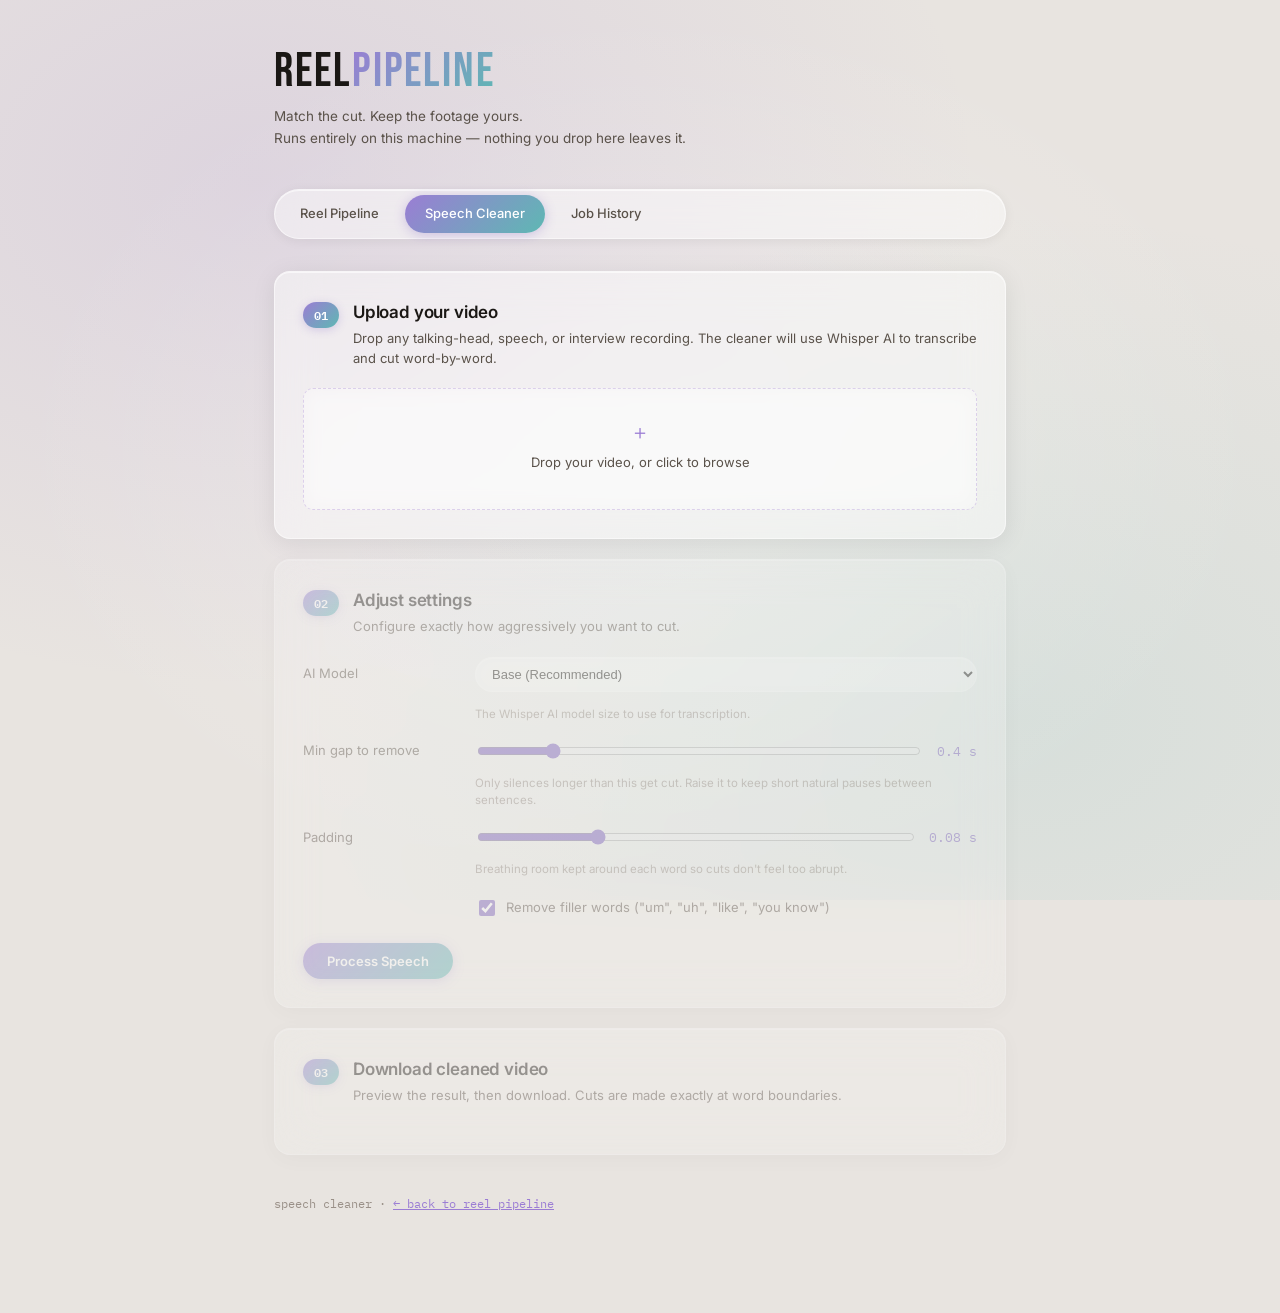
==== templates/cleaner.html @ eb9c6cd4 "Stable working version: Fixed EDL timecodes, clean media hardlinking, and non-repeating clips" ====
<!DOCTYPE html>
<html lang="en">
<head>
<meta charset="UTF-8">
<meta name="viewport" content="width=device-width, initial-scale=1.0">
<title>Speech Cleaner — LondonGaze</title>
<link rel="preconnect" href="https://fonts.googleapis.com">
<link href="https://fonts.googleapis.com/css2?family=Bebas+Neue&family=Inter:wght@400;500;600&family=IBM+Plex+Mono:wght@400;500&display=swap" rel="stylesheet">
<link rel="stylesheet" href="/static/style.css?v=6">
<style>
  .slider-row { display: flex; align-items: center; gap: 12px; margin-bottom: 14px; }
  .slider-row label { width: 160px; font-size: 13px; color: var(--text-dim); flex-shrink: 0; }
  .slider-row input[type=range] { flex: 1; accent-color: var(--accent); }
  .slider-row .val { font-family: 'IBM Plex Mono', monospace; font-size: 12.5px; color: var(--accent); min-width: 42px; text-align: right; }
  .slider-row select { flex: 1; padding: 8px 12px; font-size: 13px; border-radius: var(--radius-pill); border: 1px solid var(--border); background: rgba(255,255,255,0.4); backdrop-filter: blur(10px); -webkit-backdrop-filter: blur(10px); color: var(--text); box-shadow: var(--shadow-inset); outline: none; }
  .hint { font-size: 11.5px; color: var(--text-faint); margin-top: 4px; margin-left: 172px; }
  .checkbox-row { display: flex; align-items: center; gap: 8px; margin-left: 172px; margin-top: 18px; font-size: 13px; color: var(--text-dim); cursor: pointer; }
  .checkbox-row input { accent-color: var(--accent); width: 16px; height: 16px; }
</style>
</head>
<body>
<div class="wrap">

  <header>
    <div class="wordmark">REEL<span>PIPELINE</span></div>
    <p class="tagline">Match the cut. Keep the footage yours.<br>Runs entirely on this machine — nothing you drop here leaves it.</p>
  </header>

  <nav class="tab-nav">
    <a href="/" class="tab-link">Reel Pipeline</a>
    <a href="/cleaner" class="tab-link active">Speech Cleaner</a>
    <a href="/history" class="tab-link">Job History</a>
  </nav>

  <!-- STEP 1: Upload -->
  <section class="step" id="step1">
    <div class="step-head">
      <span class="step-num">01</span>
      <div>
        <h2>Upload your video</h2>
        <p class="step-desc">Drop any talking-head, speech, or interview recording. The cleaner will use Whisper AI to transcribe and cut word-by-word.</p>
      </div>
    </div>

    <div class="dropzone" id="dz-video">
      <input type="file" id="input-video" accept="video/*" hidden>
      <div class="dz-icon">＋</div>
      <div class="dz-label">Drop your video, or click to browse</div>
      <div class="dz-filename" id="fn-video"></div>
    </div>
  </section>

  <!-- STEP 2: Settings -->
  <section class="step disabled" id="step2">
    <div class="step-head">
      <span class="step-num">02</span>
      <div>
        <h2>Adjust settings</h2>
        <p class="step-desc">Configure exactly how aggressively you want to cut.</p>
      </div>
    </div>

    <div class="slider-row">
      <label>AI Model</label>
      <select id="sel-model">
        <option value="tiny">Tiny (Fastest, slightly less accurate)</option>
        <option value="base" selected>Base (Recommended)</option>
        <option value="small">Small (Slower, highly accurate)</option>
      </select>
    </div>
    <div class="hint">The Whisper AI model size to use for transcription.</div>

    <div class="slider-row" style="margin-top:18px;">
      <label>Min gap to remove</label>
      <input type="range" id="sl-gap" min="0.1" max="2.0" step="0.1" value="0.4">
      <span class="val" id="val-gap">0.4 s</span>
    </div>
    <div class="hint">Only silences longer than this get cut. Raise it to keep short natural pauses between sentences.</div>

    <div class="slider-row" style="margin-top:18px;">
      <label>Padding</label>
      <input type="range" id="sl-padding" min="0.0" max="0.3" step="0.01" value="0.08">
      <span class="val" id="val-padding">0.08 s</span>
    </div>
    <div class="hint">Breathing room kept around each word so cuts don't feel too abrupt.</div>

    <label class="checkbox-row">
      <input type="checkbox" id="cb-fillers" checked>
      Remove filler words ("um", "uh", "like", "you know")
    </label>

    <div class="controls" style="margin-top:24px;">
      <button id="btn-clean" class="btn btn-primary">Process Speech</button>
    </div>

    <div id="clean-status" class="status hidden"></div>
  </section>

  <!-- STEP 3: Result -->
  <section class="step disabled" id="step3">
    <div class="step-head">
      <span class="step-num">03</span>
      <div>
        <h2>Download cleaned video</h2>
        <p class="step-desc">Preview the result, then download. Cuts are made exactly at word boundaries.</p>
      </div>
    </div>

    <div id="result-area" class="result hidden">
      <div class="stat-grid" id="stat-grid"></div>
      <div style="margin-top:24px;">
        <video id="clean-preview" controls style="margin-bottom:12px; max-width: 100%; border-radius: var(--radius);"></video>
        <div style="display: flex; gap: 12px; margin-top: 12px;">
          <a id="btn-download" class="btn btn-primary" download="cleaned.mp4" style="flex:1; text-align:center; text-decoration:none;">Download MP4</a>
          <a id="btn-edl" class="btn btn-primary" download="timeline.edl" style="flex:1; text-align:center; text-decoration:none; background: #2a2a2a; color: white;">Download DaVinci Timeline (.edl)</a>
        </div>
      </div>
    </div>
  </section>

  <footer>
    <span class="mono">speech cleaner · <a href="/" style="color:var(--accent-dim);">← back to reel pipeline</a></span>
  </footer>

</div>
<script>
const $ = (id) => document.getElementById(id);

function setStatus(el, msg, kind) {
  el.textContent = msg;
  el.className = "status" + (kind ? " " + kind : "");
  el.classList.remove("hidden");
}
function enableStep(el) { el.classList.remove("disabled"); }

// Dropzone wiring
const dzVideo = $("dz-video");
const inputVideo = $("input-video");
let videoFile = null;

dzVideo.addEventListener("click", () => inputVideo.click());
inputVideo.addEventListener("change", () => pickFiles(Array.from(inputVideo.files)));
["dragover","dragenter"].forEach(e => dzVideo.addEventListener(e, ev => { ev.preventDefault(); dzVideo.classList.add("dragover"); }));
["dragleave","dragend"].forEach(e => dzVideo.addEventListener(e, () => dzVideo.classList.remove("dragover")));
dzVideo.addEventListener("drop", ev => { ev.preventDefault(); dzVideo.classList.remove("dragover"); pickFiles(Array.from(ev.dataTransfer.files)); });

function pickFiles(files) {
  if (!files.length) return;
  videoFile = files[0];
  $("fn-video").textContent = videoFile.name;
  enableStep($("step2"));
}

// Slider display
function wire(sliderId, valId, suffix) {
  const sl = $(sliderId), vl = $(valId);
  vl.textContent = sl.value + " " + suffix;
  sl.addEventListener("input", () => vl.textContent = sl.value + " " + suffix);
}
wire("sl-gap", "val-gap", "s");
wire("sl-padding", "val-padding", "s");

// Clean button
$("btn-clean").addEventListener("click", async () => {
  if (!videoFile) return;
  $("btn-clean").disabled = true;
  setStatus($("clean-status"), "Transcribing and processing... (Whisper AI will take some time, especially on long videos).", "working");
  $("result-area").classList.add("hidden");

  const fd = new FormData();
  fd.append("video", videoFile);
  fd.append("model_size",  $("sel-model").value);
  fd.append("min_gap",     $("sl-gap").value);
  fd.append("padding",     $("sl-padding").value);
  fd.append("remove_fillers", $("cb-fillers").checked);

  try {
    const res = await fetch("/api/clean", { method: "POST", body: fd });
    const data = await res.json();
    if (!res.ok) throw new Error(data.error || "Clean failed");

    const s = data.stats;
    const timeSavedPct = ((s.time_saved / s.original_duration) * 100).toFixed(0);

    $("stat-grid").innerHTML = `
      <div class="stat-box"><span class="stat-val">${fmtTime(s.original_duration)}</span><span class="stat-label">Original</span></div>
      <div class="stat-box"><span class="stat-val">${fmtTime(s.cleaned_duration)}</span><span class="stat-label">Cleaned</span></div>
      <div class="stat-box"><span class="stat-val">${s.fillers_removed}</span><span class="stat-label">Fillers Cut</span></div>
      <div class="stat-box"><span class="stat-val">${s.words_total}</span><span class="stat-label">Words Total</span></div>
      <div class="stat-box"><span class="stat-val">${timeSavedPct}%</span><span class="stat-label">Tighter</span></div>
    `;

    $("clean-preview").src = data.video_url;
    $("btn-download").href = data.video_url;
    if (data.edl_url) $("btn-edl").href = data.edl_url;
    
    $("result-area").classList.remove("hidden");
    setStatus($("clean-status"), `Done — removed ${s.fillers_removed} filler words, saved ${fmtTime(s.time_saved)} (${timeSavedPct}% shorter).`, "");
    enableStep($("step3"));
  } catch(err) {
    setStatus($("clean-status"), "Error: " + err.message, "error");
  } finally {
    $("btn-clean").disabled = false;
  }
});

function fmtTime(s) {
  s = Math.round(s);
  const m = Math.floor(s / 60);
  const sec = s % 60;
  return m > 0 ? `${m}m ${sec}s` : `${sec}s`;
}
</script>
</body>
</html>
---- static/style.css ----
:root {
  --bg: #e8e4e0;
  --bg-panel: rgba(255, 255, 255, 0.45);
  --bg-panel-2: rgba(255, 255, 255, 0.25);
  --bg-panel-solid: rgba(245, 242, 238, 0.7);
  --border: rgba(255, 255, 255, 0.5);
  --border-light: rgba(255, 255, 255, 0.3);
  --text: #1a1714;
  --text-dim: #5a524a;
  --text-faint: #9a9088;
  --accent: #7c5cbf;
  --accent-dim: #9b7dd4;
  --accent-2: #2fb5ad;
  --accent-grad: linear-gradient(135deg, #9b7dd4, #5eb8b3);
  --accent-grad-2: linear-gradient(135deg, #5eb8b3, #7cc9a8);
  --danger: #e74c3c;
  --radius: 16px;
  --radius-sm: 10px;
  --radius-pill: 50px;
  --glass-blur: 20px;
  --shadow-sm: 0 2px 12px rgba(0, 0, 0, 0.06);
  --shadow-md: 0 4px 24px rgba(0, 0, 0, 0.08);
  --shadow-lg: 0 8px 40px rgba(0, 0, 0, 0.1);
  --shadow-inset: inset 0 1px 0 rgba(255, 255, 255, 0.6);
}

* { box-sizing: border-box; }

body {
  margin: 0;
  background: var(--bg);
  background-image:
    radial-gradient(ellipse at 20% 20%, rgba(156, 120, 210, 0.15) 0%, transparent 50%),
    radial-gradient(ellipse at 80% 80%, rgba(94, 184, 179, 0.12) 0%, transparent 50%),
    radial-gradient(ellipse at 50% 50%, rgba(255, 255, 255, 0.3) 0%, transparent 70%);
  background-attachment: fixed;
  color: var(--text);
  font-family: 'Inter', -apple-system, BlinkMacSystemFont, sans-serif;
  font-size: 15px;
  line-height: 1.5;
  min-height: 100vh;
}

.wrap {
  max-width: 780px;
  margin: 0 auto;
  padding: 48px 24px 100px;
}

/* ── Header ───────────────────────────────────────────────────────── */

header { margin-bottom: 40px; }

.wordmark {
  font-family: 'Bebas Neue', sans-serif;
  font-size: 48px;
  letter-spacing: 0.04em;
  line-height: 1;
  color: var(--text);
}
.wordmark span {
  background: var(--accent-grad);
  -webkit-background-clip: text;
  -webkit-text-fill-color: transparent;
  background-clip: text;
}

.tagline {
  margin-top: 10px;
  color: var(--text-dim);
  font-size: 13.5px;
  line-height: 1.6;
}

/* ── Tab Nav ──────────────────────────────────────────────────────── */

.tab-nav {
  display: flex;
  gap: 6px;
  margin-bottom: 32px;
  padding: 5px;
  background: var(--bg-panel);
  backdrop-filter: blur(var(--glass-blur));
  -webkit-backdrop-filter: blur(var(--glass-blur));
  border: 1px solid var(--border);
  border-radius: var(--radius-pill);
  box-shadow: var(--shadow-sm), var(--shadow-inset);
}
.tab-link {
  padding: 9px 20px;
  text-decoration: none;
  color: var(--text-dim);
  font-weight: 500;
  font-size: 13px;
  border-radius: var(--radius-pill);
  transition: all 0.25s ease;
  border: none;
}
.tab-link:hover {
  color: var(--text);
  background: rgba(255, 255, 255, 0.35);
}
.tab-link.active {
  color: #fff;
  background: var(--accent-grad);
  box-shadow: 0 2px 12px rgba(124, 92, 191, 0.3);
}

/* ── Glass Panels (Steps) ─────────────────────────────────────────── */

.step {
  background: var(--bg-panel);
  backdrop-filter: blur(var(--glass-blur));
  -webkit-backdrop-filter: blur(var(--glass-blur));
  border: 1px solid var(--border);
  border-radius: var(--radius);
  padding: 28px;
  margin-bottom: 20px;
  box-shadow: var(--shadow-md), var(--shadow-inset);
  transition: opacity 0.3s ease, transform 0.3s ease;
}
.step.disabled {
  opacity: 0.4;
  pointer-events: none;
}

.step-head {
  display: flex;
  gap: 14px;
  align-items: flex-start;
  margin-bottom: 20px;
}

.step-num {
  font-family: 'IBM Plex Mono', monospace;
  font-size: 12px;
  font-weight: 600;
  color: #fff;
  background: var(--accent-grad);
  border-radius: var(--radius-pill);
  padding: 4px 11px;
  margin-top: 2px;
  flex-shrink: 0;
  box-shadow: 0 2px 8px rgba(124, 92, 191, 0.25);
}

.step-head h2 {
  margin: 0 0 4px;
  font-size: 17px;
  font-weight: 600;
  letter-spacing: -0.01em;
}

.step-desc {
  margin: 0;
  color: var(--text-dim);
  font-size: 13px;
}

/* ── Dropzone ─────────────────────────────────────────────────────── */

.dropzone {
  border: 1.5px dashed rgba(156, 120, 210, 0.3);
  border-radius: var(--radius-sm);
  padding: 28px 20px;
  text-align: center;
  cursor: pointer;
  transition: all 0.2s ease;
  background: rgba(255, 255, 255, 0.2);
  backdrop-filter: blur(10px);
  -webkit-backdrop-filter: blur(10px);
}
.dropzone:hover, .dropzone.dragover {
  border-color: var(--accent);
  background: rgba(124, 92, 191, 0.06);
  box-shadow: 0 0 20px rgba(124, 92, 191, 0.08);
}

.dz-icon {
  font-size: 20px;
  color: var(--accent-dim);
  margin-bottom: 6px;
}

.dz-label {
  color: var(--text-dim);
  font-size: 13px;
}

.dz-filename {
  margin-top: 8px;
  font-family: 'IBM Plex Mono', monospace;
  font-size: 12px;
  color: var(--accent-2);
}

/* ── Controls ─────────────────────────────────────────────────────── */

.controls {
  display: flex;
  align-items: center;
  justify-content: space-between;
  gap: 16px;
  margin-top: 20px;
  flex-wrap: wrap;
}

.slider-label {
  display: flex;
  align-items: center;
  gap: 10px;
  color: var(--text-dim);
  font-size: 13px;
}
.slider-label input[type="range"] { accent-color: var(--accent); }
.slider-label .mono {
  min-width: 20px;
  color: var(--accent);
}

/* ── Checkboxes ───────────────────────────────────────────────────── */

.checkbox {
  display: flex;
  align-items: center;
  gap: 8px;
  font-size: 13px;
  color: var(--text-dim);
  cursor: pointer;
}
.checkbox input {
  accent-color: var(--accent);
  width: 16px;
  height: 16px;
}
.checkbox span {
  font-family: 'IBM Plex Mono', monospace;
  color: #fff;
  font-size: 11px;
  font-weight: 600;
  background: var(--accent-grad);
  padding: 2px 8px;
  border-radius: var(--radius-pill);
}

/* ── Buttons ──────────────────────────────────────────────────────── */

.btn {
  font-family: 'Inter', sans-serif;
  font-weight: 600;
  font-size: 13px;
  padding: 10px 24px;
  border-radius: var(--radius-pill);
  border: none;
  cursor: pointer;
  transition: all 0.2s ease;
}
.btn:disabled {
  opacity: 0.35;
  cursor: not-allowed;
}
.btn-primary {
  background: var(--accent-grad);
  color: #fff;
  box-shadow: 0 2px 12px rgba(124, 92, 191, 0.3);
}
.btn-primary:hover:not(:disabled) {
  box-shadow: 0 4px 20px rgba(124, 92, 191, 0.4);
  transform: translateY(-1px);
}
.btn-secondary {
  background: rgba(255, 255, 255, 0.5);
  backdrop-filter: blur(10px);
  -webkit-backdrop-filter: blur(10px);
  color: var(--text-dim);
  border: 1px solid var(--border);
  box-shadow: var(--shadow-sm), var(--shadow-inset);
}
.btn-secondary:hover:not(:disabled) {
  background: rgba(255, 255, 255, 0.7);
  box-shadow: var(--shadow-md);
}

/* ── URL paste row ────────────────────────────────────────────────── */

.url-row {
  display: flex;
  align-items: center;
  gap: 10px;
  margin-top: 12px;
  flex-wrap: wrap;
}
.url-or {
  font-size: 12px;
  color: var(--text-faint);
  white-space: nowrap;
}
#input-url {
  flex: 1;
  min-width: 0;
  background: rgba(255, 255, 255, 0.4);
  backdrop-filter: blur(10px);
  -webkit-backdrop-filter: blur(10px);
  border: 1px solid var(--border);
  border-radius: var(--radius-pill);
  color: var(--text);
  font-family: 'IBM Plex Mono', monospace;
  font-size: 12px;
  padding: 10px 16px;
  outline: none;
  transition: all 0.2s ease;
  box-shadow: var(--shadow-inset);
}
#input-url:focus {
  border-color: var(--accent);
  box-shadow: 0 0 0 3px rgba(124, 92, 191, 0.1);
}
#input-url::placeholder { color: var(--text-faint); }

/* ── Cookies ──────────────────────────────────────────────────────── */

.cookies-row {
  margin-top: 10px;
  border: 1px solid var(--border);
  border-radius: var(--radius-sm);
  background: var(--bg-panel-2);
  backdrop-filter: blur(10px);
  -webkit-backdrop-filter: blur(10px);
  padding: 10px 14px;
}
.cookies-help summary {
  font-size: 12.5px;
  color: var(--text-dim);
  cursor: pointer;
  list-style: none;
  user-select: none;
}
.cookies-help summary::-webkit-details-marker { display: none; }
.cookies-instructions {
  margin-top: 10px;
  font-size: 12.5px;
  color: var(--text-dim);
  line-height: 1.6;
}
.cookies-instructions p { margin: 0 0 8px; }
.cookies-instructions ol { margin: 0; padding-left: 18px; }
.cookies-instructions li { margin-bottom: 4px; }
.cookies-instructions a { color: var(--accent); }
.cookies-instructions code {
  font-family: 'IBM Plex Mono', monospace;
  background: rgba(255, 255, 255, 0.4);
  padding: 1px 5px;
  border-radius: 4px;
  font-size: 11.5px;
}
.cookies-upload {
  display: flex;
  align-items: center;
  gap: 10px;
  margin-top: 10px;
}
.cookies-fn {
  font-family: 'IBM Plex Mono', monospace;
  font-size: 12px;
  color: var(--accent-2);
}

/* ── Status Messages ──────────────────────────────────────────────── */

.status {
  margin-top: 16px;
  font-family: 'IBM Plex Mono', monospace;
  font-size: 12px;
  color: var(--text-dim);
  padding: 10px 16px;
  border-radius: var(--radius-sm);
  background: rgba(255, 255, 255, 0.25);
}
.status.error {
  color: var(--danger);
  background: rgba(231, 76, 60, 0.06);
}
.status.working {
  color: var(--accent-2);
  background: rgba(47, 181, 173, 0.06);
}

.hidden { display: none !important; }

.result {
  margin-top: 24px;
  padding-top: 24px;
  border-top: 1px solid var(--border-light);
}

/* ── Rhythm Strip ─────────────────────────────────────────────────── */

.rhythm-strip {
  display: flex;
  height: 44px;
  border-radius: var(--radius-sm);
  overflow: hidden;
  border: 1px solid var(--border);
  margin-bottom: 16px;
  box-shadow: var(--shadow-sm);
}
.rhythm-block {
  height: 100%;
  border-right: 1px solid rgba(255, 255, 255, 0.3);
  display: flex;
  align-items: center;
  justify-content: center;
  font-family: 'IBM Plex Mono', monospace;
  font-size: 10.5px;
  color: #fff;
  overflow: hidden;
  white-space: nowrap;
}
.rhythm-block:last-child { border-right: none; }

/* ── Shot Table ───────────────────────────────────────────────────── */

.shot-table {
  width: 100%;
  border-collapse: collapse;
  font-family: 'IBM Plex Mono', monospace;
  font-size: 12px;
}
.shot-table th {
  text-align: left;
  color: var(--text-faint);
  font-weight: 500;
  padding: 8px 10px;
  border-bottom: 1px solid var(--border-light);
  text-transform: uppercase;
  letter-spacing: 0.05em;
  font-size: 10px;
}
.shot-table td {
  padding: 7px 10px;
  color: var(--text-dim);
  border-bottom: 1px solid rgba(255, 255, 255, 0.15);
}
.shot-table td:first-child { color: var(--accent); }

/* ── Clip List ────────────────────────────────────────────────────── */

.clip-list {
  margin-top: 14px;
  display: flex;
  flex-direction: column;
  gap: 6px;
}
.clip-item {
  display: flex;
  align-items: center;
  gap: 10px;
  font-family: 'IBM Plex Mono', monospace;
  font-size: 12px;
  color: var(--text-dim);
  padding: 8px 14px;
  background: rgba(255, 255, 255, 0.3);
  border-radius: var(--radius-sm);
  border: 1px solid var(--border);
  backdrop-filter: blur(8px);
  -webkit-backdrop-filter: blur(8px);
}
.clip-item .idx {
  color: var(--accent);
  min-width: 18px;
  font-weight: 600;
}

/* ── Video ────────────────────────────────────────────────────────── */

video {
  width: 100%;
  border-radius: var(--radius-sm);
  border: 1px solid var(--border);
  background: #000;
  display: block;
  box-shadow: var(--shadow-md);
}

/* ── Format Grid ──────────────────────────────────────────────────── */

.format-grid {
  display: grid;
  grid-template-columns: 1fr 1fr;
  gap: 10px;
  margin-bottom: 20px;
}
.format-grid .checkbox {
  padding: 10px 14px;
  border: 1px solid var(--border);
  border-radius: var(--radius-sm);
  background: rgba(255, 255, 255, 0.25);
  backdrop-filter: blur(8px);
  -webkit-backdrop-filter: blur(8px);
  transition: all 0.15s ease;
}
.format-grid .checkbox:hover {
  background: rgba(255, 255, 255, 0.4);
}

/* ── Optional Uploads ─────────────────────────────────────────────── */

.optional-uploads {
  display: grid;
  grid-template-columns: 1fr 1fr;
  gap: 14px;
  margin-bottom: 4px;
}
.upload-inline {
  display: flex;
  flex-direction: column;
  gap: 6px;
}
.upload-inline label {
  font-size: 12px;
  color: var(--text-dim);
}
.upload-inline input[type="file"] {
  font-size: 12px;
  color: var(--text-dim);
}
.upload-inline .fn {
  color: var(--accent-2);
  font-size: 11.5px;
}

/* ── Export Grid ───────────────────────────────────────────────────── */

.export-grid {
  display: grid;
  grid-template-columns: repeat(auto-fit, minmax(150px, 1fr));
  gap: 16px;
}
.export-item {
  display: flex;
  flex-direction: column;
  gap: 8px;
}
.export-item video { max-height: 320px; object-fit: contain; }
.export-item .export-label {
  font-family: 'IBM Plex Mono', monospace;
  font-size: 11px;
  color: var(--accent);
  display: flex;
  justify-content: space-between;
  align-items: center;
}
.export-item a.download {
  color: var(--accent-2);
  text-decoration: none;
  font-size: 11px;
}
.export-item a.download:hover { text-decoration: underline; }

/* ── Stat Grid (Speech Cleaner) ───────────────────────────────────── */

.stat-grid {
  display: grid;
  grid-template-columns: repeat(auto-fit, minmax(110px, 1fr));
  gap: 10px;
  margin-top: 20px;
}
.stat-box {
  background: rgba(255, 255, 255, 0.3);
  backdrop-filter: blur(12px);
  -webkit-backdrop-filter: blur(12px);
  border: 1px solid var(--border);
  border-radius: var(--radius-sm);
  padding: 14px 16px;
  text-align: center;
  box-shadow: var(--shadow-sm), var(--shadow-inset);
}
.stat-val {
  font-family: 'IBM Plex Mono', monospace;
  font-size: 22px;
  background: var(--accent-grad);
  -webkit-background-clip: text;
  -webkit-text-fill-color: transparent;
  background-clip: text;
  display: block;
  font-weight: 600;
}
.stat-label {
  font-size: 10.5px;
  color: var(--text-faint);
  margin-top: 4px;
  display: block;
  text-transform: uppercase;
  letter-spacing: 0.06em;
}

/* ── Footer ───────────────────────────────────────────────────────── */

footer {
  margin-top: 40px;
  color: var(--text-faint);
  font-size: 11.5px;
}
footer .mono { font-family: 'IBM Plex Mono', monospace; }
#job-id-display { color: var(--accent-dim); }

/* ── Responsive ───────────────────────────────────────────────────── */

@media (max-width: 560px) {
  .wrap { padding: 32px 16px 80px; }
  .wordmark { font-size: 38px; }
  .format-grid, .optional-uploads { grid-template-columns: 1fr; }
  .controls { flex-direction: column; align-items: stretch; }
  .btn { width: 100%; }
  .tab-nav { flex-wrap: wrap; }
}
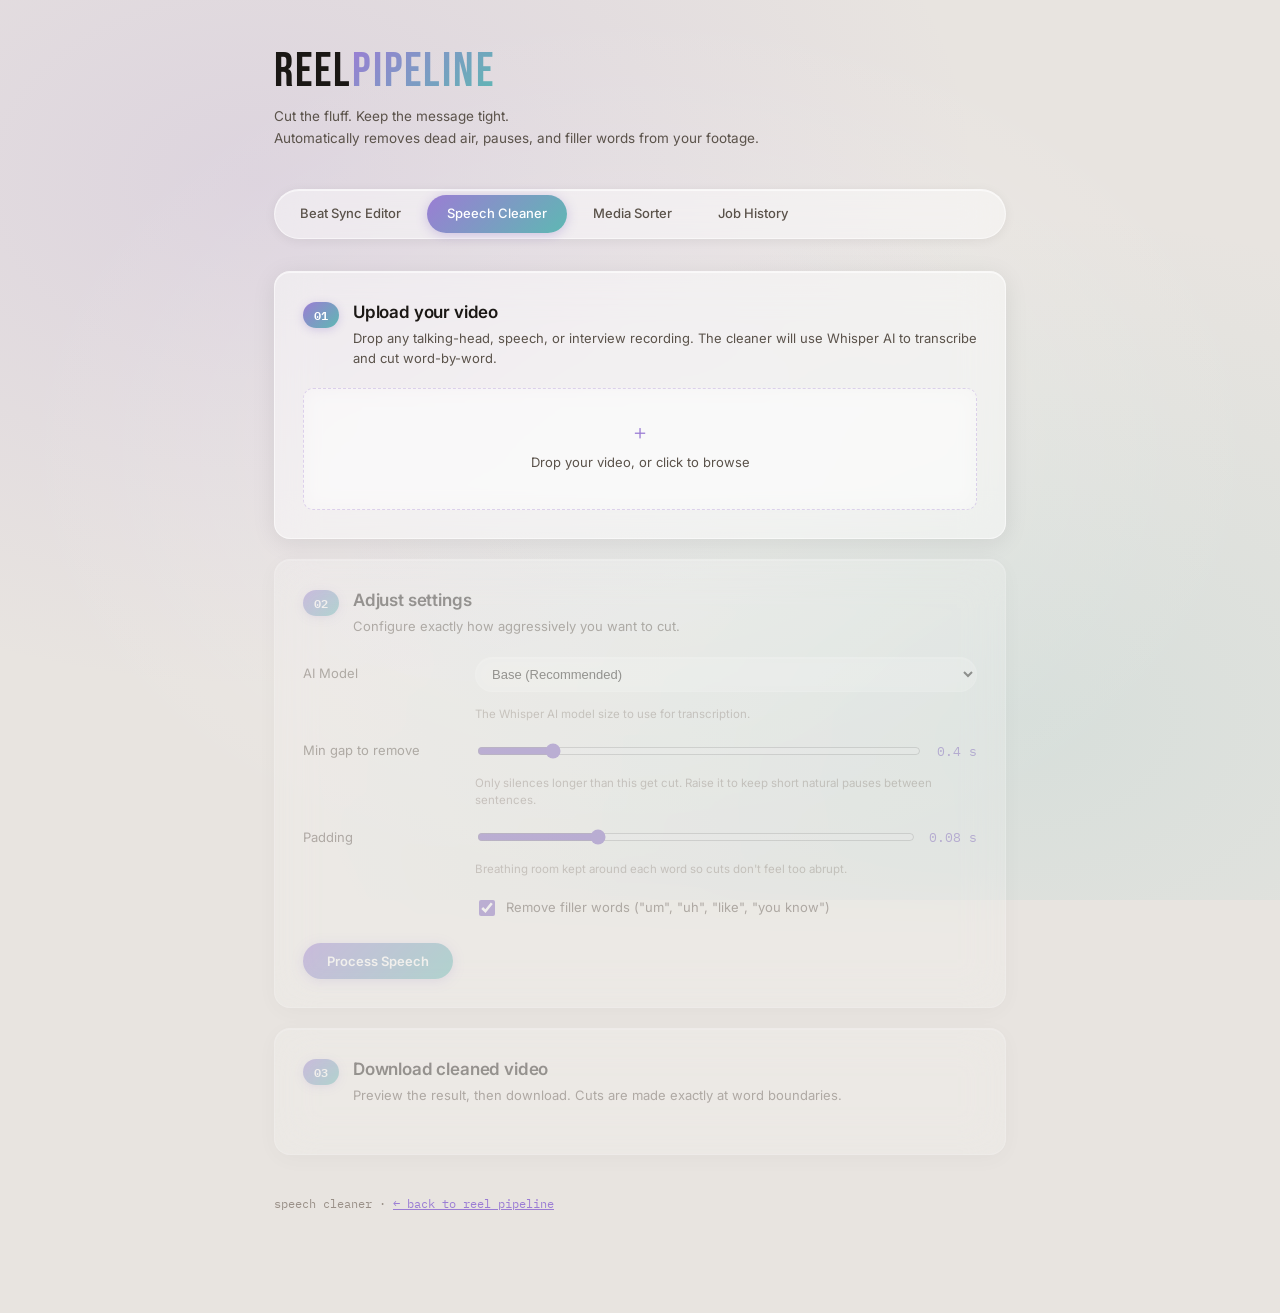
==== commit cd6d3728: "Added Media Sorter tool, Custom Job Names, polished UI taglines, and fixed Desktop App backgrounding" ====
--- a/templates/cleaner.html
+++ b/templates/cleaner.html
@@ -23,12 +23,13 @@
 
   <header>
     <div class="wordmark">REEL<span>PIPELINE</span></div>
-    <p class="tagline">Match the cut. Keep the footage yours.<br>Runs entirely on this machine — nothing you drop here leaves it.</p>
+    <p class="tagline">Cut the fluff. Keep the message tight.<br>Automatically removes dead air, pauses, and filler words from your footage.</p>
   </header>
 
-  <nav class="tab-nav">
-    <a href="/" class="tab-link">Reel Pipeline</a>
+    <nav class="tab-nav">
+    <a href="/" class="tab-link">Beat Sync Editor</a>
     <a href="/cleaner" class="tab-link active">Speech Cleaner</a>
+    <a href="/sorter" class="tab-link">Media Sorter</a>
     <a href="/history" class="tab-link">Job History</a>
   </nav>
 
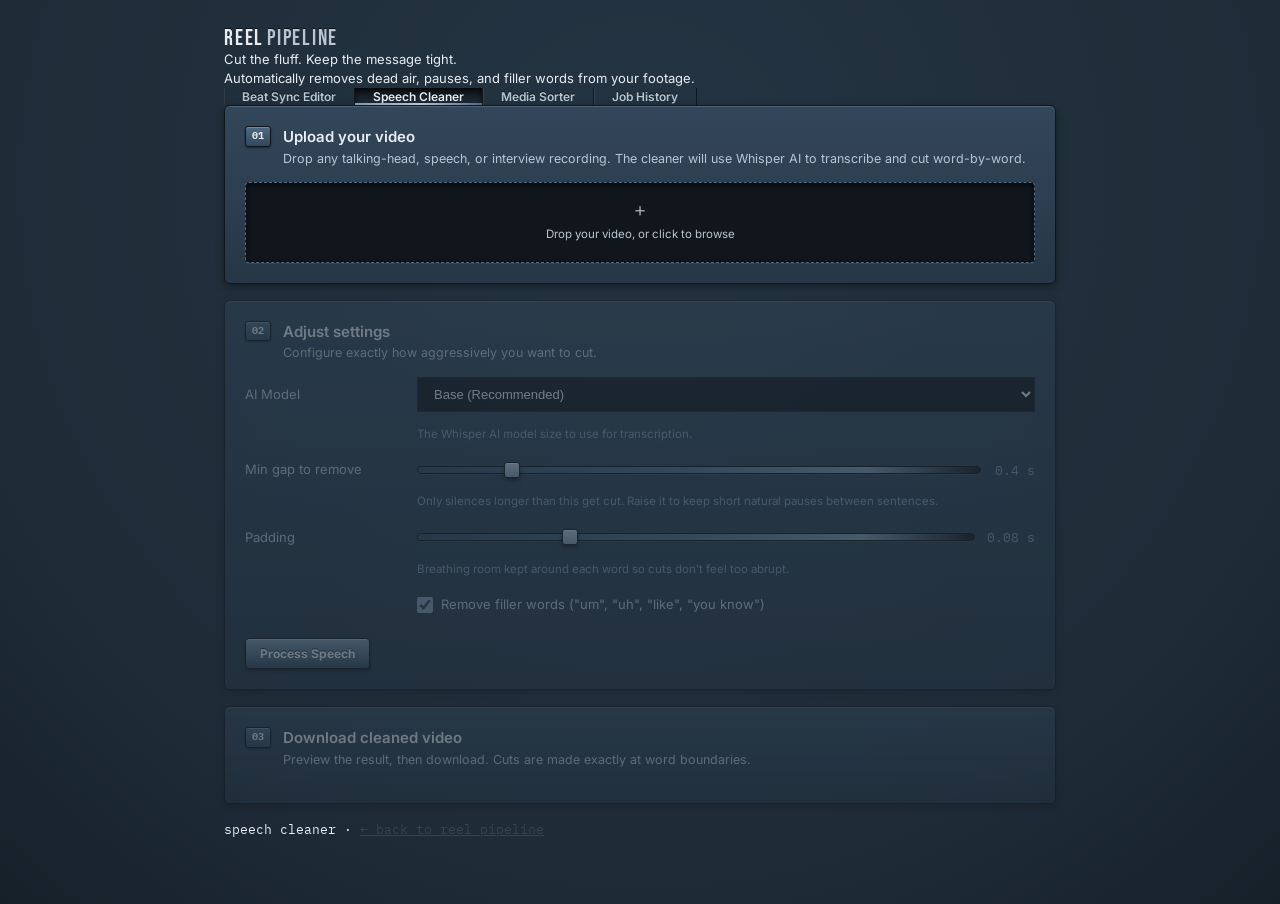
==== commit ca50346f: "Swift Reel NLE UI: Nordic steel-slate palette, File menu, interactive drag/zoom reframe, Resolve FCP" ====
--- a/templates/cleaner.html
+++ b/templates/cleaner.html
@@ -6,13 +6,13 @@
 <title>Speech Cleaner — LondonGaze</title>
 <link rel="preconnect" href="https://fonts.googleapis.com">
 <link href="https://fonts.googleapis.com/css2?family=Bebas+Neue&family=Inter:wght@400;500;600&family=IBM+Plex+Mono:wght@400;500&display=swap" rel="stylesheet">
-<link rel="stylesheet" href="/static/style.css?v=6">
+<link rel="stylesheet" href="/static/style.css?v=25">
 <style>
   .slider-row { display: flex; align-items: center; gap: 12px; margin-bottom: 14px; }
   .slider-row label { width: 160px; font-size: 13px; color: var(--text-dim); flex-shrink: 0; }
   .slider-row input[type=range] { flex: 1; accent-color: var(--accent); }
   .slider-row .val { font-family: 'IBM Plex Mono', monospace; font-size: 12.5px; color: var(--accent); min-width: 42px; text-align: right; }
-  .slider-row select { flex: 1; padding: 8px 12px; font-size: 13px; border-radius: var(--radius-pill); border: 1px solid var(--border); background: rgba(255,255,255,0.4); backdrop-filter: blur(10px); -webkit-backdrop-filter: blur(10px); color: var(--text); box-shadow: var(--shadow-inset); outline: none; }
+  .slider-row select { flex: 1; padding: 8px 12px; font-size: 13px; border-radius: var(--radius-pill); border: 1px solid var(--border); background: var(--bg-darker); backdrop-filter: blur(10px); -webkit-backdrop-filter: blur(10px); color: var(--text); box-shadow: var(--shadow-inset); outline: none; }
   .hint { font-size: 11.5px; color: var(--text-faint); margin-top: 4px; margin-left: 172px; }
   .checkbox-row { display: flex; align-items: center; gap: 8px; margin-left: 172px; margin-top: 18px; font-size: 13px; color: var(--text-dim); cursor: pointer; }
   .checkbox-row input { accent-color: var(--accent); width: 16px; height: 16px; }
--- a/static/style.css
+++ b/static/style.css
@@ -1,124 +1,1502 @@
+/* ==========================================================================
+   SWIFT REEL — Tactile Nordic Steel-Slate Studio UI
+   Palette: #10161C | #1F2C38 | #33475A | #4E6A83 | #8199AE | #B7C6D3 | #E7EDF2
+   ========================================================================== */
+
 :root {
-  --bg: #e8e4e0;
-  --bg-panel: rgba(255, 255, 255, 0.45);
-  --bg-panel-2: rgba(255, 255, 255, 0.25);
-  --bg-panel-solid: rgba(245, 242, 238, 0.7);
-  --border: rgba(255, 255, 255, 0.5);
-  --border-light: rgba(255, 255, 255, 0.3);
-  --text: #1a1714;
-  --text-dim: #5a524a;
-  --text-faint: #9a9088;
-  --accent: #7c5cbf;
-  --accent-dim: #9b7dd4;
-  --accent-2: #2fb5ad;
-  --accent-grad: linear-gradient(135deg, #9b7dd4, #5eb8b3);
-  --accent-grad-2: linear-gradient(135deg, #5eb8b3, #7cc9a8);
-  --danger: #e74c3c;
-  --radius: 16px;
-  --radius-sm: 10px;
-  --radius-pill: 50px;
-  --glass-blur: 20px;
-  --shadow-sm: 0 2px 12px rgba(0, 0, 0, 0.06);
-  --shadow-md: 0 4px 24px rgba(0, 0, 0, 0.08);
-  --shadow-lg: 0 8px 40px rgba(0, 0, 0, 0.1);
-  --shadow-inset: inset 0 1px 0 rgba(255, 255, 255, 0.6);
-}
-
-* { box-sizing: border-box; }
-
-body {
+  /* Core 7-Color Palette from Reference Swatch */
+  --c-10161c: #10161C;
+  --c-1f2c38: #1F2C38;
+  --c-33475a: #33475A;
+  --c-4e6a83: #4E6A83;
+  --c-8199ae: #8199AE;
+  --c-b7c6d3: #B7C6D3;
+  --c-e7edf2: #E7EDF2;
+
+  /* Mapped Surfaces */
+  --bg-darker: #10161C;
+  --bg: #1F2C38;
+  --panel: #33475A;
+  --panel-2: #4E6A83;
+  --panel-hover: #4E6A83;
+  --panel-pushed: #10161C;
+  --well: #10161C;
+
+  /* Etched Borders & Tactile Bevels */
+  --border-dark: #10161C;
+  --border: #17212b;
+  --border-light: rgba(231, 237, 242, 0.14);
+  --bevel-top: inset 0 1px 0 rgba(231, 237, 242, 0.16);
+  --bevel-btn: inset 0 1px 0 rgba(231, 237, 242, 0.18), 0 2px 3px rgba(0, 0, 0, 0.45);
+  --well-shadow: inset 0 2px 5px rgba(0, 0, 0, 0.65), 0 1px 0 rgba(231, 237, 242, 0.07);
+
+  /* High-Contrast Typography */
+  --text: #E7EDF2;
+  --text-dim: #B7C6D3;
+  --text-faint: #8199AE;
+
+  /* Accents */
+  --accent: #8199AE;
+  --accent-bright: #E7EDF2;
+  --accent-soft: #B7C6D3;
+  --accent-mid: #4E6A83;
+  --accent-deep: #33475A;
+  --accent-dim: rgba(129, 153, 174, 0.22);
+  --success: #5a9468;
+  --danger: #a84c49;
+
+  --radius: 4px;
+  --radius-lg: 6px;
+}
+
+* {
+  box-sizing: border-box;
   margin: 0;
+  padding: 0;
+}
+
+html, body {
   background: var(--bg);
-  background-image:
-    radial-gradient(ellipse at 20% 20%, rgba(156, 120, 210, 0.15) 0%, transparent 50%),
-    radial-gradient(ellipse at 80% 80%, rgba(94, 184, 179, 0.12) 0%, transparent 50%),
-    radial-gradient(ellipse at 50% 50%, rgba(255, 255, 255, 0.3) 0%, transparent 70%);
-  background-attachment: fixed;
+  background-image: radial-gradient(circle at 50% 20%, #243442 0%, #1F2C38 70%, #162029 100%);
   color: var(--text);
   font-family: 'Inter', -apple-system, BlinkMacSystemFont, sans-serif;
-  font-size: 15px;
-  line-height: 1.5;
-  min-height: 100vh;
-}
-
-.wrap {
-  max-width: 780px;
-  margin: 0 auto;
-  padding: 48px 24px 100px;
-}
-
-/* ── Header ───────────────────────────────────────────────────────── */
-
-header { margin-bottom: 40px; }
+  font-size: 13px;
+  line-height: 1.45;
+  -webkit-font-smoothing: antialiased;
+  user-select: none;
+}
+
+/* Custom Tactile Scrollbar */
+::-webkit-scrollbar {
+  width: 10px;
+  height: 10px;
+}
+::-webkit-scrollbar-track {
+  background: #10161C;
+  border-left: 1px solid #0b1014;
+  box-shadow: inset 0 1px 3px rgba(0, 0, 0, 0.65);
+}
+::-webkit-scrollbar-thumb {
+  background: linear-gradient(180deg, #4E6A83 0%, #33475A 100%);
+  border: 1px solid #10161C;
+  border-radius: 3px;
+  box-shadow: inset 0 1px 0 rgba(231, 237, 242, 0.2);
+}
+::-webkit-scrollbar-thumb:hover {
+  background: linear-gradient(180deg, #8199AE 0%, #4E6A83 100%);
+}
+
+/* ==========================================================================
+   NLE FULL-VIEWPORT WORKSPACE LAYOUT
+   ========================================================================== */
+
+body.nle-body {
+  height: 100vh;
+  width: 100vw;
+  overflow: hidden;
+  display: flex;
+  flex-direction: column;
+}
+
+.tab-view {
+  flex: 1;
+  min-height: 0;
+  display: flex;
+  flex-direction: column;
+  overflow: hidden;
+}
+
+.tab-view.scrollable-tab {
+  overflow-y: auto;
+  background: transparent;
+}
+
+/* Segmented Tactile Top Menu Bar */
+.nle-topbar {
+  height: 44px;
+  background: linear-gradient(180deg, #3c5369 0%, #33475A 55%, #273747 100%);
+  border-bottom: 1px solid #10161C;
+  box-shadow: inset 0 1px 0 rgba(231, 237, 242, 0.2), 0 2px 6px rgba(0, 0, 0, 0.5);
+  display: flex;
+  align-items: stretch;
+  justify-content: space-between;
+  padding: 0 12px 0 0;
+  flex-shrink: 0;
+  z-index: 40;
+}
+
+.nle-brand {
+  display: flex;
+  align-items: center;
+  gap: 10px;
+  padding: 0 16px;
+  border-right: 1px solid #10161C;
+  box-shadow: inset -1px 0 0 rgba(231, 237, 242, 0.08);
+}
+
+.home-glyph {
+  font-size: 16px;
+  color: #B7C6D3;
+  text-shadow: 0 -1px 0 rgba(0, 0, 0, 0.6);
+}
 
 .wordmark {
   font-family: 'Bebas Neue', sans-serif;
-  font-size: 48px;
-  letter-spacing: 0.04em;
+  font-size: 22px;
+  letter-spacing: 0.08em;
+  color: #E7EDF2;
+  text-shadow: 0 -1px 0 rgba(0, 0, 0, 0.65);
   line-height: 1;
+}
+.wordmark span {
+  color: #B7C6D3;
+  margin-left: 3px;
+}
+
+/* File Dropdown Menu in Top Bar */
+.file-menu-wrap {
+  position: relative;
+  display: flex;
+  align-items: stretch;
+}
+
+.file-menu-btn {
+  appearance: none;
+  background: transparent;
+  color: #E7EDF2;
+  font-family: inherit;
+  font-size: 12px;
+  font-weight: 600;
+  padding: 0 16px;
+  border: none;
+  border-right: 1px solid #10161C;
+  box-shadow: inset 1px 0 0 rgba(231, 237, 242, 0.1);
+  cursor: pointer;
+  display: flex;
+  align-items: center;
+  gap: 5px;
+  text-shadow: 0 -1px 0 rgba(0, 0, 0, 0.55);
+}
+
+.file-menu-btn:hover,
+.file-menu-wrap.open .file-menu-btn {
+  background: linear-gradient(180deg, #4E6A83 0%, #33475A 100%);
+  color: #ffffff;
+}
+
+.file-dropdown {
+  position: absolute;
+  top: 100%;
+  left: 0;
+  min-width: 195px;
+  background: linear-gradient(180deg, #33475A 0%, #1F2C38 100%);
+  border: 1px solid #10161C;
+  border-radius: 0 0 var(--radius) var(--radius);
+  box-shadow: inset 0 1px 0 rgba(231, 237, 242, 0.14), 0 10px 24px rgba(0, 0, 0, 0.65);
+  padding: 5px 0;
+  z-index: 120;
+  display: none;
+}
+
+.file-menu-wrap.open .file-dropdown {
+  display: block;
+}
+
+.file-menu-item {
+  width: 100%;
+  appearance: none;
+  background: transparent;
+  border: none;
+  color: #E7EDF2;
+  font-family: inherit;
+  font-size: 12px;
+  font-weight: 500;
+  padding: 8px 14px;
+  text-align: left;
+  cursor: pointer;
+  display: flex;
+  align-items: center;
+  justify-content: space-between;
+}
+
+.file-menu-item:hover {
+  background: #4E6A83;
+  color: #ffffff;
+}
+
+.file-menu-item .shortcut {
+  font-family: 'IBM Plex Mono', monospace;
+  font-size: 10px;
+  color: #B7C6D3;
+}
+
+.file-menu-divider {
+  height: 1px;
+  background: #10161C;
+  border-bottom: 1px solid rgba(231, 237, 242, 0.08);
+  margin: 4px 0;
+}
+
+/* Segmented Menu Buttons */
+.tab-nav {
+  display: flex;
+  align-items: stretch;
+  margin-right: auto;
+}
+
+.tab-link {
+  appearance: none;
+  background: transparent;
+  color: #B7C6D3;
+  text-decoration: none;
+  font-family: inherit;
+  font-size: 12px;
+  font-weight: 600;
+  padding: 0 18px;
+  border: none;
+  border-right: 1px solid #10161C;
+  box-shadow: inset 1px 0 0 rgba(231, 237, 242, 0.08);
+  transition: all 0.12s ease;
+  cursor: pointer;
+  display: flex;
+  align-items: center;
+  text-shadow: 0 -1px 0 rgba(0, 0, 0, 0.55);
+  position: relative;
+}
+
+.tab-link:hover {
+  background: linear-gradient(180deg, #4E6A83 0%, #33475A 100%);
+  color: #E7EDF2;
+}
+
+/* Pushed / Active Menu Item */
+.tab-link.active {
+  background: linear-gradient(180deg, #10161C 0%, #1F2C38 100%);
+  color: #E7EDF2;
+  box-shadow: inset 0 3px 6px rgba(0, 0, 0, 0.65);
+}
+
+.tab-link.active::after {
+  content: "";
+  position: absolute;
+  bottom: 0;
+  left: 0;
+  right: 0;
+  height: 2px;
+  background: linear-gradient(90deg, #8199AE, #B7C6D3, #4E6A83);
+}
+
+.nle-top-actions {
+  display: flex;
+  align-items: center;
+  gap: 8px;
+  font-size: 11px;
+  color: var(--text-dim);
+}
+
+.job-pill {
+  background: var(--well);
+  border: 1px solid var(--border-dark);
+  box-shadow: var(--well-shadow);
+  padding: 3px 8px;
+  border-radius: var(--radius);
+  font-family: 'IBM Plex Mono', monospace;
+  font-size: 11px;
+  display: inline-flex;
+  align-items: center;
+  gap: 5px;
+}
+
+.top-job-input {
+  background: transparent;
+  border: none;
+  color: #E7EDF2;
+  font-family: 'IBM Plex Mono', monospace;
+  font-size: 11px;
+  font-weight: 600;
+  width: 145px;
+  outline: none;
+  padding: 1px 4px;
+  border-radius: 2px;
+}
+
+.top-job-input:hover,
+.top-job-input:focus {
+  background: rgba(231, 237, 242, 0.08);
+  color: #ffffff;
+}
+
+/* Main Middle Area: Left Dock | Center Monitor | Right Inspector */
+.nle-workspace {
+  flex: 1;
+  min-height: 0;
+  display: grid;
+  grid-template-columns: 375px 1fr 335px;
+  background: var(--bg-darker);
+  gap: 1px;
+}
+
+/* Left Scrollable Media & Controls Dock */
+.nle-left-dock {
+  background: var(--bg);
+  display: flex;
+  flex-direction: column;
+  min-height: 0;
+  border-right: 1px solid var(--border-dark);
+}
+
+.dock-header {
+  padding: 9px 14px;
+  background: linear-gradient(180deg, #3b5166 0%, #33475A 100%);
+  border-bottom: 1px solid var(--border-dark);
+  box-shadow: var(--bevel-top);
+  font-size: 11px;
+  font-weight: 700;
+  text-transform: uppercase;
+  letter-spacing: 0.08em;
+  color: #E7EDF2;
+  text-shadow: 0 -1px 0 rgba(0, 0, 0, 0.5);
+  display: flex;
+  align-items: center;
+  justify-content: space-between;
+  flex-shrink: 0;
+}
+
+.dock-scroll {
+  flex: 1;
+  overflow-y: auto;
+  padding: 12px;
+  display: flex;
+  flex-direction: column;
+  gap: 12px;
+}
+
+/* Panel Cards */
+.dock-panel {
+  background: linear-gradient(180deg, #33475A 0%, #263646 100%);
+  border: 1px solid var(--border-dark);
+  border-radius: var(--radius-lg);
+  padding: 12px;
+  box-shadow: var(--bevel-top), 0 2px 5px rgba(0, 0, 0, 0.38);
+  transition: opacity 0.2s;
+}
+
+.dock-panel.disabled {
+  opacity: 0.45;
+  pointer-events: none;
+}
+
+.dock-panel-title {
+  display: flex;
+  align-items: center;
+  justify-content: space-between;
+  margin-bottom: 10px;
+}
+
+.dock-panel-title h3 {
+  font-size: 12.5px;
+  font-weight: 600;
+  color: #E7EDF2;
+  text-shadow: 0 -1px 0 rgba(0, 0, 0, 0.5);
+  display: flex;
+  align-items: center;
+  gap: 8px;
+}
+
+.step-num {
+  font-family: 'IBM Plex Mono', monospace;
+  font-size: 10px;
+  font-weight: 700;
+  color: #E7EDF2;
+  background: linear-gradient(180deg, #4E6A83 0%, #33475A 100%);
+  border: 1px solid #10161C;
+  box-shadow: inset 0 1px 0 rgba(231, 237, 242, 0.25), 0 1px 2px rgba(0, 0, 0, 0.45);
+  padding: 2px 6px;
+  border-radius: 3px;
+}
+
+/* Center Video Monitor */
+.nle-center-monitor {
+  background: #162029;
+  display: flex;
+  flex-direction: column;
+  min-height: 0;
+  position: relative;
+  box-shadow: inset 0 0 20px rgba(0, 0, 0, 0.5);
+}
+
+.monitor-toolbar {
+  height: 36px;
+  background: linear-gradient(180deg, #3b5166 0%, #33475A 100%);
+  border-bottom: 1px solid var(--border-dark);
+  box-shadow: var(--bevel-top);
+  display: flex;
+  align-items: center;
+  justify-content: space-between;
+  padding: 0 14px;
+  flex-shrink: 0;
+}
+
+.monitor-tabs {
+  display: flex;
+  gap: 6px;
+}
+
+.monitor-tab {
+  background: linear-gradient(180deg, #4E6A83 0%, #33475A 100%);
+  border: 1px solid var(--border-dark);
+  box-shadow: var(--bevel-btn);
+  color: #B7C6D3;
+  font-size: 11px;
+  font-weight: 600;
+  padding: 4px 11px;
+  border-radius: var(--radius);
+  cursor: pointer;
+  text-shadow: 0 -1px 0 rgba(0, 0, 0, 0.5);
+}
+
+.monitor-tab:hover {
+  background: linear-gradient(180deg, #5d7c97 0%, #4E6A83 100%);
+  color: #E7EDF2;
+}
+
+/* Pushed state */
+.monitor-tab.active {
+  background: linear-gradient(180deg, #10161C 0%, #1F2C38 100%);
+  color: #E7EDF2;
+  box-shadow: inset 0 2px 5px rgba(0, 0, 0, 0.65);
+}
+
+.monitor-info-pill {
+  font-family: 'IBM Plex Mono', monospace;
+  font-size: 11px;
+  font-weight: 600;
+  color: #E7EDF2 !important;
+  background: #10161C;
+  border: 1px solid rgba(183, 198, 211, 0.25);
+  padding: 3px 9px;
+  border-radius: var(--radius);
+  cursor: pointer;
+  box-shadow: var(--well-shadow);
+}
+
+.monitor-info-pill:hover {
+  border-color: #B7C6D3;
+  color: #ffffff !important;
+}
+
+.monitor-stage {
+  flex: 1;
+  min-height: 0;
+  display: flex;
+  align-items: center;
+  justify-content: center;
+  padding: 12px;
+  position: relative;
+  overflow: hidden;
+}
+
+.monitor-empty {
+  text-align: center;
+  color: var(--text-dim);
+}
+.monitor-empty .empty-icon {
+  font-size: 32px;
+  margin-bottom: 8px;
+  opacity: 0.65;
+}
+
+.monitor-video-wrap {
+  width: 100%;
+  height: 100%;
+  display: flex;
+  align-items: center;
+  justify-content: center;
+}
+
+.monitor-video-wrap video#built-preview {
+  max-width: 100%;
+  max-height: 100%;
+  border-radius: var(--radius);
+  background: #000;
+  border: 1px solid #10161C;
+  box-shadow: 0 10px 30px rgba(0, 0, 0, 0.7);
+}
+
+/* Interactive Drag-to-Reposition & Resize Viewport */
+.reframe-viewport {
+  position: relative;
+  background: #000;
+  border: 2px solid #10161C;
+  border-radius: var(--radius);
+  box-shadow: 0 8px 26px rgba(0, 0, 0, 0.75), 0 0 0 1px rgba(183, 198, 211, 0.4);
+  overflow: hidden;
+  cursor: grab;
+  display: flex;
+  align-items: center;
+  justify-content: center;
+  height: calc(100% - 42px);
+  max-height: 100%;
+  aspect-ratio: 9 / 16;
+}
+
+.reframe-viewport:active {
+  cursor: grabbing;
+  border-color: #B7C6D3;
+}
+
+.reframe-viewport video#source-preview {
+  width: 100%;
+  height: 100%;
+  object-fit: cover;
+  transform-origin: center center;
+  will-change: transform;
+  pointer-events: none;
+}
+
+.reframe-overlay-hint {
+  position: absolute;
+  bottom: 8px;
+  left: 50%;
+  transform: translateX(-50%);
+  background: rgba(16, 22, 28, 0.88);
+  border: 1px solid rgba(183, 198, 211, 0.25);
+  color: #E7EDF2;
+  font-size: 10px;
+  font-weight: 500;
+  padding: 3px 9px;
+  border-radius: 12px;
+  white-space: nowrap;
+  pointer-events: none;
+  box-shadow: 0 2px 6px rgba(0, 0, 0, 0.5);
+}
+
+/* Tactile Player Bar */
+.tactile-player-bar {
+  display: flex;
+  align-items: center;
+  gap: 10px;
+  width: 100%;
+  max-width: 420px;
+  background: linear-gradient(180deg, #3b5166 0%, #33475A 100%);
+  border: 1px solid #10161C;
+  box-shadow: var(--bevel-btn);
+  padding: 5px 10px;
+  border-radius: var(--radius);
+}
+
+.player-play-btn {
+  appearance: none;
+  background: linear-gradient(180deg, #4E6A83 0%, #33475A 100%);
+  border: 1px solid #10161C;
+  box-shadow: var(--bevel-top);
+  color: #E7EDF2;
+  width: 26px;
+  height: 24px;
+  border-radius: 3px;
+  cursor: pointer;
+  font-size: 11px;
+  display: flex;
+  align-items: center;
+  justify-content: center;
+}
+.player-play-btn:hover {
+  color: #ffffff;
+  background: linear-gradient(180deg, #8199AE 0%, #4E6A83 100%);
+}
+.player-play-btn:active {
+  background: var(--panel-pushed);
+  box-shadow: var(--well-shadow);
+}
+
+/* Right Inspector & Export Dock */
+.nle-right-inspector {
+  background: var(--bg);
+  display: flex;
+  flex-direction: column;
+  min-height: 0;
+  border-left: 1px solid var(--border-dark);
+}
+
+.inspector-scroll {
+  flex: 1;
+  overflow-y: auto;
+  padding: 12px;
+  display: flex;
+  flex-direction: column;
+  gap: 12px;
+}
+
+.inspector-field {
+  display: flex;
+  flex-direction: column;
+  gap: 5px;
+  margin-bottom: 10px;
+}
+
+.inspector-field label {
+  font-size: 11px;
+  color: var(--text-dim);
+  font-weight: 600;
+  display: flex;
+  justify-content: space-between;
+  text-shadow: 0 -1px 0 rgba(0, 0, 0, 0.45);
+}
+
+/* Recessed Inputs & Numbers */
+.tactile-input,
+.inspector-field input[type="number"],
+.inspector-field input[type="text"] {
+  background: var(--well);
+  border: 1px solid var(--border-dark);
+  box-shadow: var(--well-shadow);
   color: var(--text);
-}
-.wordmark span {
-  background: var(--accent-grad);
-  -webkit-background-clip: text;
-  -webkit-text-fill-color: transparent;
-  background-clip: text;
-}
-
-.tagline {
+  padding: 6px 10px;
+  border-radius: var(--radius);
+  font-family: 'IBM Plex Mono', monospace;
+  font-size: 11.5px;
+  outline: none;
+}
+
+.tactile-input:focus,
+.inspector-field input[type="number"]:focus,
+.inspector-field input[type="text"]:focus {
+  border-color: #8199AE;
+}
+
+/* Tactile Select Dropdowns */
+.tactile-select-wrap {
+  position: relative;
+  display: flex;
+  align-items: center;
+}
+
+.tactile-select-wrap select {
+  appearance: none;
+  -webkit-appearance: none;
+  width: 100%;
+  background: linear-gradient(180deg, #4E6A83 0%, #33475A 100%);
+  border: 1px solid var(--border-dark);
+  box-shadow: var(--bevel-btn);
+  color: var(--text);
+  padding: 6px 34px 6px 10px;
+  border-radius: var(--radius);
+  font-family: inherit;
+  font-size: 11.5px;
+  font-weight: 500;
+  text-shadow: 0 -1px 0 rgba(0, 0, 0, 0.5);
+  cursor: pointer;
+  outline: none;
+}
+
+.tactile-select-wrap select:hover {
+  background: linear-gradient(180deg, #5c7b96 0%, #3d546a 100%);
+}
+
+.tactile-select-wrap::after {
+  content: "▴\A▾";
+  white-space: pre;
+  line-height: 0.75;
+  font-size: 8px;
+  color: #E7EDF2;
+  position: absolute;
+  right: 1px;
+  top: 1px;
+  bottom: 1px;
+  width: 24px;
+  display: flex;
+  align-items: center;
+  justify-content: center;
+  text-align: center;
+  border-left: 1px solid #10161C;
+  box-shadow: inset 1px 0 0 rgba(231, 237, 242, 0.12);
+  pointer-events: none;
+}
+
+.resolve-box {
+  background: var(--well);
+  border: 1px solid var(--border-dark);
+  box-shadow: var(--well-shadow);
+  border-radius: var(--radius);
+  padding: 10px;
+  margin-bottom: 12px;
+}
+
+/* ==========================================================================
+   STEEL-BLUE TACTILE SLIDERS (#33475A -> #4E6A83 -> #8199AE -> #B7C6D3)
+   ========================================================================== */
+
+input[type="range"] {
+  -webkit-appearance: none;
+  appearance: none;
+  height: 8px;
+  background: linear-gradient(180deg, #10161C 0%, #1F2C38 100%);
+  border: 1px solid #0b1014;
+  border-radius: 5px;
+  box-shadow: inset 0 1px 3px rgba(0, 0, 0, 0.8), 0 1px 0 rgba(231, 237, 242, 0.07);
+  outline: none;
+  cursor: pointer;
+}
+
+input[type="range"]::-webkit-slider-runnable-track {
+  height: 6px;
+  border-radius: 4px;
+  background: linear-gradient(90deg, #33475A 0%, #4E6A83 45%, #8199AE 80%, #10161C 100%);
+}
+
+input[type="range"]::-webkit-slider-thumb {
+  -webkit-appearance: none;
+  appearance: none;
+  width: 16px;
+  height: 16px;
+  margin-top: -5px;
+  border-radius: 3px;
+  background: linear-gradient(180deg, #B7C6D3 0%, #8199AE 100%);
+  border: 1px solid #10161C;
+  box-shadow: inset 0 1px 0 rgba(255, 255, 255, 0.45), 0 2px 4px rgba(0, 0, 0, 0.65);
+  cursor: pointer;
+  transition: transform 0.08s ease;
+}
+
+input[type="range"]::-webkit-slider-thumb:hover {
+  background: linear-gradient(180deg, #E7EDF2 0%, #B7C6D3 100%);
+}
+
+input[type="range"]::-webkit-slider-thumb:active {
+  background: linear-gradient(180deg, #8199AE 0%, #4E6A83 100%);
+}
+
+/* ==========================================================================
+   BOTTOM TIMELINE DOCK
+   ========================================================================== */
+
+.nle-timeline-dock {
+  height: 205px;
+  background: var(--bg);
+  border-top: 1px solid var(--border-dark);
+  display: flex;
+  flex-direction: column;
+  flex-shrink: 0;
+}
+
+.timeline-toolbar {
+  height: 36px;
+  background: linear-gradient(180deg, #3b5166 0%, #33475A 100%);
+  border-bottom: 1px solid var(--border-dark);
+  box-shadow: var(--bevel-top);
+  display: flex;
+  align-items: center;
+  justify-content: space-between;
+  padding: 0 14px;
+  flex-shrink: 0;
+}
+
+.tl-tools-left, .tl-tools-right {
+  display: flex;
+  align-items: center;
+  gap: 10px;
+}
+
+.arrow-btn-group {
+  display: inline-flex;
+}
+.arrow-btn-group .btn:first-child {
+  border-top-right-radius: 0;
+  border-bottom-right-radius: 0;
+}
+.arrow-btn-group .btn:last-child {
+  border-top-left-radius: 0;
+  border-bottom-left-radius: 0;
+  border-left: none;
+}
+
+.tl-stat {
+  font-family: 'IBM Plex Mono', monospace;
+  font-size: 11px;
+  color: #B7C6D3;
+}
+
+.nle-badge {
+  font-family: 'IBM Plex Mono', monospace;
+  font-size: 10px;
+  color: var(--text-dim);
+  background: var(--well);
+  border: 1px solid var(--border-dark);
+  box-shadow: var(--well-shadow);
+  padding: 2px 8px;
+  border-radius: 3px;
+}
+
+.timeline-tracks-wrap {
+  flex: 1;
+  overflow-x: auto;
+  overflow-y: hidden;
+  padding: 12px 14px;
+  display: flex;
+  flex-direction: column;
+  justify-content: center;
+  gap: 8px;
+  background: #10161C;
+  box-shadow: inset 0 2px 6px rgba(0, 0, 0, 0.55);
+}
+
+.tl-track-row {
+  display: flex;
+  align-items: stretch;
+  gap: 6px;
+  min-width: max-content;
+  height: 116px;
+}
+
+.tl-track-label {
+  width: 68px;
+  background: linear-gradient(180deg, #33475A 0%, #1F2C38 100%);
+  border: 1px solid var(--border-dark);
+  box-shadow: var(--bevel-top);
+  border-radius: var(--radius);
+  display: flex;
+  flex-direction: column;
+  align-items: center;
+  justify-content: center;
+  font-family: 'IBM Plex Mono', monospace;
+  font-size: 10px;
+  color: var(--text-dim);
+  flex-shrink: 0;
+}
+
+.tl-shots-strip {
+  display: flex;
+  align-items: stretch;
+  gap: 5px;
+}
+
+.tl-shot-card {
+  background-color: #1F2C38;
+  background-size: cover;
+  background-position: center;
+  border: 1px solid #10161C;
+  box-shadow: inset 0 1px 0 rgba(231, 237, 242, 0.15), 0 2px 4px rgba(0, 0, 0, 0.5);
+  border-radius: var(--radius);
+  padding: 5px 7px;
+  display: flex;
+  flex-direction: column;
+  justify-content: space-between;
+  cursor: pointer;
+  position: relative;
+  transition: transform 0.1s, border-color 0.12s, box-shadow 0.12s;
+  overflow: hidden;
+  min-width: 96px;
+}
+
+.tl-shot-card::before {
+  content: "";
+  position: absolute;
+  inset: 0;
+  background: linear-gradient(
+    180deg,
+    rgba(16, 22, 28, 0.55) 0%,
+    rgba(16, 22, 28, 0.0) 32%,
+    rgba(16, 22, 28, 0.1) 55%,
+    rgba(16, 22, 28, 0.9) 100%
+  );
+  pointer-events: none;
+  z-index: 0;
+}
+
+.tl-shot-card > * {
+  position: relative;
+  z-index: 1;
+}
+
+.tl-shot-card:hover {
+  border-color: #8199AE;
+}
+
+.tl-shot-card.selected {
+  border-color: #E7EDF2;
+  box-shadow: 0 0 0 2px rgba(183, 198, 211, 0.65), 0 3px 8px rgba(0, 0, 0, 0.6);
+}
+
+.tl-shot-card.drag-over {
+  border-left: 3px solid #E7EDF2;
+}
+
+.tl-shot-top {
+  display: flex;
+  align-items: center;
+  justify-content: space-between;
+  gap: 4px;
+}
+
+.tl-shot-num {
+  font-family: 'IBM Plex Mono', monospace;
+  font-size: 10px;
+  font-weight: 700;
+  color: #E7EDF2;
+  background: rgba(16, 22, 28, 0.82);
+  padding: 1px 4px;
+  border-radius: 3px;
+}
+
+.tl-shot-tag {
+  font-family: 'IBM Plex Mono', monospace;
+  font-size: 9px;
+  padding: 1px 5px;
+  border-radius: 3px;
+  background: rgba(16, 22, 28, 0.82);
+  color: #B7C6D3;
+  text-transform: uppercase;
+}
+
+.tl-shot-bottom {
+  margin-top: auto;
+  display: flex;
+  flex-direction: column;
+  gap: 1px;
+  padding-top: 4px;
+}
+
+.tl-shot-name {
+  font-size: 10.5px;
+  font-weight: 600;
+  color: #E7EDF2;
+  white-space: nowrap;
+  overflow: hidden;
+  text-overflow: ellipsis;
+  text-shadow: 0 1px 3px rgba(0, 0, 0, 0.95);
+}
+
+.tl-shot-meta {
+  display: flex;
+  justify-content: space-between;
+  font-family: 'IBM Plex Mono', monospace;
+  font-size: 9.5px;
+  color: #B7C6D3;
+}
+
+/* ==========================================================================
+   DROPZONES, BUTTONS (Normal / Hover / Pushed), CHECKBOXES, & MODALS
+   ========================================================================== */
+
+.dropzone {
+  border: 1px dashed #4E6A83;
+  border-radius: var(--radius);
+  padding: 14px 12px;
+  text-align: center;
+  cursor: pointer;
+  transition: all 0.15s;
+  background: var(--well);
+  box-shadow: var(--well-shadow);
+}
+
+.dropzone:hover, .dropzone.dragover {
+  border-color: #B7C6D3;
+  background: #162029;
+}
+
+.dz-icon {
+  font-size: 18px;
+  color: #B7C6D3;
+  margin-bottom: 3px;
+}
+
+.dz-label {
+  color: var(--text-dim);
+  font-size: 11.5px;
+}
+
+.dz-filename {
+  margin-top: 5px;
+  font-family: 'IBM Plex Mono', monospace;
+  font-size: 11px;
+  color: #E7EDF2;
+  word-break: break-all;
+}
+
+/* 3-State Tactile Buttons */
+.btn {
+  appearance: none;
+  border: 1px solid var(--border-dark);
+  border-radius: var(--radius);
+  padding: 7px 14px;
+  font-family: inherit;
+  font-size: 12px;
+  font-weight: 600;
+  cursor: pointer;
+  transition: all 0.1s;
+  display: inline-flex;
+  align-items: center;
+  justify-content: center;
+  gap: 6px;
+  background: linear-gradient(180deg, #3c5369 0%, #33475A 100%);
+  color: #E7EDF2;
+  box-shadow: var(--bevel-btn);
+  text-shadow: 0 -1px 0 rgba(0, 0, 0, 0.55);
+}
+
+.btn-sm {
+  padding: 5px 10px;
+  font-size: 11px;
+}
+
+/* Hover State */
+.btn:hover:not(:disabled) {
+  background: linear-gradient(180deg, #4E6A83 0%, #3b5268 100%);
+  color: #ffffff;
+}
+
+/* Pushed / Active State */
+.btn:active:not(:disabled),
+.btn.pushed {
+  background: linear-gradient(180deg, #10161C 0%, #1F2C38 100%);
+  box-shadow: inset 0 2px 5px rgba(0, 0, 0, 0.7), 0 1px 0 rgba(231, 237, 242, 0.06);
+  color: #B7C6D3;
+  transform: translateY(0.5px);
+}
+
+/* Primary Steel-Blue Button (#4E6A83 -> #33475A) */
+.btn-primary {
+  background: linear-gradient(180deg, #8199AE 0%, #4E6A83 60%, #33475A 100%);
+  color: #E7EDF2;
+  border: 1px solid #10161C;
+  box-shadow: inset 0 1px 0 rgba(231, 237, 242, 0.35), 0 2px 3px rgba(0, 0, 0, 0.5);
+  text-shadow: 0 -1px 0 rgba(0, 0, 0, 0.6);
+  font-weight: 700;
+}
+
+.btn-primary:hover:not(:disabled) {
+  background: linear-gradient(180deg, #98afc2 0%, #5c7a95 60%, #3d546a 100%);
+  color: #ffffff;
+}
+
+.btn-primary:active:not(:disabled) {
+  background: linear-gradient(180deg, #1F2C38 0%, #33475A 100%);
+  box-shadow: inset 0 2px 5px rgba(0, 0, 0, 0.65);
+  color: #E7EDF2;
+}
+
+.btn-secondary {
+  background: linear-gradient(180deg, #3c5369 0%, #33475A 100%);
+  color: var(--text);
+}
+
+.btn-danger {
+  background: linear-gradient(180deg, #b55855 0%, #8f3e3b 100%);
+  color: #fff;
+  border: 1px solid #10161C;
+  box-shadow: inset 0 1px 0 rgba(255, 255, 255, 0.22), 0 2px 3px rgba(0, 0, 0, 0.45);
+}
+
+.btn:disabled {
+  opacity: 0.4;
+  cursor: not-allowed;
+}
+
+/* Recessed Checkboxes */
+.checkbox {
+  display: inline-flex;
+  align-items: center;
+  gap: 7px;
+  cursor: pointer;
+  color: var(--text-dim);
+  font-size: 11.5px;
+}
+
+.checkbox input[type="checkbox"],
+.hist-job-cb {
+  appearance: none;
+  -webkit-appearance: none;
+  width: 16px;
+  height: 16px;
+  background: var(--well);
+  border: 1px solid #10161C;
+  border-radius: 3px;
+  box-shadow: inset 0 1px 3px rgba(0, 0, 0, 0.75), 0 1px 0 rgba(231, 237, 242, 0.08);
+  cursor: pointer;
+  display: inline-flex;
+  align-items: center;
+  justify-content: center;
+  flex-shrink: 0;
+}
+
+.checkbox input[type="checkbox"]:checked::after,
+.hist-job-cb:checked::after {
+  content: "✔";
+  font-size: 11px;
+  color: #E7EDF2;
+  text-shadow: 0 0 4px rgba(183, 198, 211, 0.6);
+  line-height: 1;
+}
+
+.slider-label {
+  display: flex;
+  align-items: center;
+  gap: 8px;
+  color: var(--text-dim);
+  font-size: 11.5px;
+}
+
+.mono {
+  font-family: 'IBM Plex Mono', monospace;
+  color: var(--text);
+}
+
+/* Status Bars */
+.status {
+  margin-top: 8px;
+  padding: 7px 10px;
+  border-radius: var(--radius);
+  font-family: 'IBM Plex Mono', monospace;
+  font-size: 11px;
+  background: var(--well);
+  border: 1px solid var(--border-dark);
+  color: var(--text-dim);
+}
+.status.working {
+  background: linear-gradient(180deg, #4E6A83 0%, #33475A 100%);
+  color: #E7EDF2;
+  border-color: var(--border-dark);
+  box-shadow: var(--bevel-top);
+}
+.status.success {
+  background: linear-gradient(180deg, #4E6A83 0%, #33475A 100%);
+  color: #E7EDF2;
+  font-weight: 600;
+  border-color: #10161C;
+  box-shadow: inset 0 1px 0 rgba(231, 237, 242, 0.25), 0 2px 3px rgba(0, 0, 0, 0.4);
+}
+.status.error {
+  background: linear-gradient(180deg, #b55855 0%, #8f3e3b 100%);
+  color: #fff;
+  font-weight: 600;
+  border-color: #24100f;
+  box-shadow: inset 0 1px 0 rgba(255, 255, 255, 0.22), 0 2px 3px rgba(0, 0, 0, 0.4);
+}
+
+.hidden {
+  display: none !important;
+}
+
+/* Rhythm Strip inside Left Panel */
+.rhythm-strip {
+  display: flex;
+  height: 22px;
+  border-radius: 3px;
+  overflow: hidden;
+  border: 1px solid var(--border-dark);
+  background: var(--well);
+  box-shadow: var(--well-shadow);
+  margin-top: 8px;
+}
+
+.rhythm-strip .bar {
+  height: 100%;
+  border-right: 1px solid var(--bg-darker);
+}
+.rhythm-strip .bar:nth-child(odd) { background: #4E6A83; }
+.rhythm-strip .bar:nth-child(even) { background: #8199AE; }
+
+.shot-table {
+  width: 100%;
+  border-collapse: collapse;
+  font-family: 'IBM Plex Mono', monospace;
+  font-size: 10.5px;
+  margin-top: 6px;
+}
+.shot-table th, .shot-table td {
+  padding: 4px 6px;
+  text-align: left;
+  border-bottom: 1px solid var(--border-dark);
+}
+.shot-table th {
+  color: var(--text-faint);
+  font-size: 9.5px;
+  text-transform: uppercase;
+}
+
+/* Media Library List & Thumbnail Grid Views */
+.view-toggle {
+  display: inline-flex;
+  background: var(--well);
+  border: 1px solid var(--border-dark);
+  border-radius: var(--radius);
+  overflow: hidden;
+}
+
+.view-btn {
+  appearance: none;
+  background: linear-gradient(180deg, #4E6A83 0%, #33475A 100%);
+  border: none;
+  border-right: 1px solid var(--border-dark);
+  color: var(--text-dim);
+  font-family: 'IBM Plex Mono', monospace;
+  font-size: 10px;
+  padding: 3px 8px;
+  cursor: pointer;
+}
+.view-btn:last-child {
+  border-right: none;
+}
+.view-btn.active {
+  background: linear-gradient(180deg, #10161C 0%, #1F2C38 100%);
+  color: #E7EDF2;
+  box-shadow: inset 0 2px 4px rgba(0, 0, 0, 0.65);
+  font-weight: 600;
+}
+
+.clip-list {
+  margin-top: 8px;
+  display: flex;
+  flex-direction: column;
+  gap: 4px;
+  max-height: 210px;
+  overflow-y: auto;
+}
+
+.clip-list.thumb-grid {
+  display: grid;
+  grid-template-columns: repeat(3, 1fr);
+  gap: 6px;
+  max-height: 230px;
+}
+
+.clip-item {
+  display: flex;
+  align-items: center;
+  justify-content: space-between;
+  padding: 5px 8px;
+  background: var(--well);
+  border: 1px solid var(--border-dark);
+  box-shadow: var(--well-shadow);
+  border-radius: 3px;
+  font-family: 'IBM Plex Mono', monospace;
+  font-size: 11px;
+  cursor: pointer;
+}
+.clip-item:hover {
+  border-color: #B7C6D3;
+}
+.clip-item .idx {
+  color: #B7C6D3;
+  margin-right: 6px;
+}
+
+.clip-thumb-card {
+  height: 68px;
+  border-radius: var(--radius);
+  background-color: var(--well);
+  background-size: cover;
+  background-position: center;
+  border: 1px solid var(--border-dark);
+  box-shadow: inset 0 1px 0 rgba(231, 237, 242, 0.12), 0 1px 3px rgba(0, 0, 0, 0.45);
+  position: relative;
+  cursor: pointer;
+  overflow: hidden;
+  display: flex;
+  flex-direction: column;
+  justify-content: space-between;
+  padding: 4px 5px;
+}
+.clip-thumb-card::before {
+  content: "";
+  position: absolute;
+  inset: 0;
+  background: linear-gradient(180deg, rgba(16,22,28,0.4) 0%, rgba(16,22,28,0) 40%, rgba(16,22,28,0.88) 100%);
+  pointer-events: none;
+}
+.clip-thumb-card:hover {
+  border-color: #E7EDF2;
+}
+.clip-thumb-card .idx {
+  position: relative;
+  z-index: 1;
+  font-family: 'IBM Plex Mono', monospace;
+  font-size: 9px;
+  font-weight: 700;
+  color: #E7EDF2;
+  background: rgba(16, 22, 28, 0.8);
+  padding: 0 4px;
+  border-radius: 2px;
+  align-self: flex-start;
+}
+.clip-thumb-card .name {
+  position: relative;
+  z-index: 1;
+  font-family: 'IBM Plex Mono', monospace;
+  font-size: 9.5px;
+  color: #E7EDF2;
+  white-space: nowrap;
+  overflow: hidden;
+  text-overflow: ellipsis;
+  width: 100%;
+}
+
+/* Format Grid inside Right Inspector */
+.format-grid {
+  display: grid;
+  grid-template-columns: 1fr 1fr;
+  gap: 6px;
+  margin-bottom: 10px;
+}
+
+.format-grid .checkbox {
+  padding: 6px 8px;
+  background: var(--well);
+  border: 1px solid var(--border-dark);
+  box-shadow: var(--well-shadow);
+  border-radius: var(--radius);
+  font-size: 11px;
+}
+.format-grid .checkbox span {
+  font-family: 'IBM Plex Mono', monospace;
+  color: #E7EDF2;
+  font-weight: 600;
+}
+
+.upload-inline {
+  display: flex;
+  flex-direction: column;
+  gap: 4px;
+  padding: 7px 9px;
+  background: var(--well);
+  border: 1px solid var(--border-dark);
+  box-shadow: var(--well-shadow);
+  border-radius: var(--radius);
+}
+
+.export-grid {
   margin-top: 10px;
+  display: flex;
+  flex-direction: column;
+  gap: 8px;
+}
+
+.export-item {
+  background: var(--well);
+  border: 1px solid var(--border-dark);
+  box-shadow: var(--well-shadow);
+  border-radius: var(--radius);
+  padding: 8px;
+}
+
+.export-item video {
+  width: 100%;
+  max-height: 150px;
+  background: #000;
+  border-radius: 3px;
+}
+
+.export-item .export-label {
+  display: flex;
+  justify-content: space-between;
+  align-items: center;
+  margin-top: 6px;
+  font-family: 'IBM Plex Mono', monospace;
+  font-size: 10.5px;
+}
+
+.export-item a.download {
+  color: #E7EDF2;
+  text-decoration: none;
+  font-weight: 600;
+}
+
+/* ==========================================================================
+   TACTILE MODAL BOX
+   ========================================================================== */
+
+.modal-backdrop {
+  position: fixed;
+  inset: 0;
+  background: rgba(16, 22, 28, 0.76);
+  backdrop-filter: blur(2px);
+  display: flex;
+  align-items: center;
+  justify-content: center;
+  z-index: 100;
+}
+
+.tactile-modal {
+  width: 440px;
+  max-width: 92vw;
+  background: linear-gradient(180deg, #33475A 0%, #1F2C38 100%);
+  border: 1px solid #10161C;
+  border-radius: var(--radius);
+  box-shadow: inset 0 1px 0 rgba(231, 237, 242, 0.16), 0 12px 32px rgba(0, 0, 0, 0.65);
+  padding: 18px 20px;
+  position: relative;
+}
+
+.modal-close-x {
+  position: absolute;
+  top: 10px;
+  right: 10px;
+  width: 20px;
+  height: 20px;
+  background: #10161C;
+  border: 1px solid #0b1014;
+  border-radius: 3px;
+  box-shadow: inset 0 1px 2px rgba(0, 0, 0, 0.6), 0 1px 0 rgba(231, 237, 242, 0.08);
+  color: #E7EDF2;
+  font-size: 13px;
+  font-weight: 700;
+  line-height: 1;
+  cursor: pointer;
+  display: flex;
+  align-items: center;
+  justify-content: center;
+}
+.modal-close-x:hover {
+  background: #4E6A83;
+  color: #fff;
+}
+
+.modal-title {
+  font-size: 15px;
+  font-weight: 700;
+  color: #E7EDF2;
+  text-shadow: 0 -1px 0 rgba(0, 0, 0, 0.6);
+  margin-bottom: 6px;
+}
+
+.modal-desc {
+  font-size: 12px;
   color: var(--text-dim);
-  font-size: 13.5px;
-  line-height: 1.6;
-}
-
-/* ── Tab Nav ──────────────────────────────────────────────────────── */
-
-.tab-nav {
-  display: flex;
+  margin-bottom: 14px;
+  line-height: 1.45;
+}
+
+.modal-field {
+  display: flex;
+  flex-direction: column;
   gap: 6px;
-  margin-bottom: 32px;
-  padding: 5px;
-  background: var(--bg-panel);
-  backdrop-filter: blur(var(--glass-blur));
-  -webkit-backdrop-filter: blur(var(--glass-blur));
-  border: 1px solid var(--border);
-  border-radius: var(--radius-pill);
-  box-shadow: var(--shadow-sm), var(--shadow-inset);
-}
-.tab-link {
-  padding: 9px 20px;
-  text-decoration: none;
-  color: var(--text-dim);
-  font-weight: 500;
-  font-size: 13px;
-  border-radius: var(--radius-pill);
-  transition: all 0.25s ease;
-  border: none;
-}
-.tab-link:hover {
-  color: var(--text);
-  background: rgba(255, 255, 255, 0.35);
-}
-.tab-link.active {
-  color: #fff;
-  background: var(--accent-grad);
-  box-shadow: 0 2px 12px rgba(124, 92, 191, 0.3);
-}
-
-/* ── Glass Panels (Steps) ─────────────────────────────────────────── */
+  margin-bottom: 12px;
+}
+
+.modal-field label {
+  font-size: 11.5px;
+  font-weight: 600;
+  color: #B7C6D3;
+}
+
+/* ==========================================================================
+   SECONDARY TABS (Cleaner, Sorter, History)
+   ========================================================================== */
+.wrap {
+  max-width: 880px;
+  margin: 0 auto;
+  padding: 28px 24px 64px;
+}
 
 .step {
-  background: var(--bg-panel);
-  backdrop-filter: blur(var(--glass-blur));
-  -webkit-backdrop-filter: blur(var(--glass-blur));
-  border: 1px solid var(--border);
-  border-radius: var(--radius);
-  padding: 28px;
-  margin-bottom: 20px;
-  box-shadow: var(--shadow-md), var(--shadow-inset);
-  transition: opacity 0.3s ease, transform 0.3s ease;
-}
+  background: linear-gradient(180deg, #33475A 0%, #263646 100%);
+  border: 1px solid var(--border-dark);
+  box-shadow: var(--bevel-top), 0 3px 8px rgba(0, 0, 0, 0.4);
+  border-radius: var(--radius-lg);
+  padding: 20px;
+  margin-bottom: 16px;
+}
+
 .step.disabled {
   opacity: 0.4;
   pointer-events: none;
@@ -126,491 +1504,95 @@
 
 .step-head {
   display: flex;
-  gap: 14px;
   align-items: flex-start;
-  margin-bottom: 20px;
-}
-
-.step-num {
-  font-family: 'IBM Plex Mono', monospace;
-  font-size: 12px;
-  font-weight: 600;
-  color: #fff;
-  background: var(--accent-grad);
-  border-radius: var(--radius-pill);
-  padding: 4px 11px;
+  gap: 12px;
+  margin-bottom: 14px;
+}
+
+.step h2 {
+  font-size: 15px;
+  font-weight: 600;
+}
+
+.step-desc {
+  color: var(--text-dim);
+  font-size: 12.5px;
   margin-top: 2px;
-  flex-shrink: 0;
-  box-shadow: 0 2px 8px rgba(124, 92, 191, 0.25);
-}
-
-.step-head h2 {
-  margin: 0 0 4px;
-  font-size: 17px;
-  font-weight: 600;
-  letter-spacing: -0.01em;
-}
-
-.step-desc {
-  margin: 0;
-  color: var(--text-dim);
-  font-size: 13px;
-}
-
-/* ── Dropzone ─────────────────────────────────────────────────────── */
-
-.dropzone {
-  border: 1.5px dashed rgba(156, 120, 210, 0.3);
-  border-radius: var(--radius-sm);
-  padding: 28px 20px;
-  text-align: center;
-  cursor: pointer;
-  transition: all 0.2s ease;
-  background: rgba(255, 255, 255, 0.2);
-  backdrop-filter: blur(10px);
-  -webkit-backdrop-filter: blur(10px);
-}
-.dropzone:hover, .dropzone.dragover {
-  border-color: var(--accent);
-  background: rgba(124, 92, 191, 0.06);
-  box-shadow: 0 0 20px rgba(124, 92, 191, 0.08);
-}
-
-.dz-icon {
-  font-size: 20px;
-  color: var(--accent-dim);
-  margin-bottom: 6px;
-}
-
-.dz-label {
-  color: var(--text-dim);
-  font-size: 13px;
-}
-
-.dz-filename {
-  margin-top: 8px;
-  font-family: 'IBM Plex Mono', monospace;
-  font-size: 12px;
-  color: var(--accent-2);
-}
-
-/* ── Controls ─────────────────────────────────────────────────────── */
+}
 
 .controls {
-  display: flex;
+  margin-top: 12px;
+  display: flex;
+  flex-wrap: wrap;
   align-items: center;
   justify-content: space-between;
-  gap: 16px;
-  margin-top: 20px;
-  flex-wrap: wrap;
-}
-
-.slider-label {
-  display: flex;
-  align-items: center;
-  gap: 10px;
-  color: var(--text-dim);
-  font-size: 13px;
-}
-.slider-label input[type="range"] { accent-color: var(--accent); }
-.slider-label .mono {
-  min-width: 20px;
-  color: var(--accent);
-}
-
-/* ── Checkboxes ───────────────────────────────────────────────────── */
-
-.checkbox {
-  display: flex;
-  align-items: center;
-  gap: 8px;
-  font-size: 13px;
-  color: var(--text-dim);
-  cursor: pointer;
-}
-.checkbox input {
-  accent-color: var(--accent);
-  width: 16px;
-  height: 16px;
-}
-.checkbox span {
-  font-family: 'IBM Plex Mono', monospace;
-  color: #fff;
-  font-size: 11px;
-  font-weight: 600;
-  background: var(--accent-grad);
-  padding: 2px 8px;
-  border-radius: var(--radius-pill);
-}
-
-/* ── Buttons ──────────────────────────────────────────────────────── */
-
-.btn {
-  font-family: 'Inter', sans-serif;
-  font-weight: 600;
-  font-size: 13px;
-  padding: 10px 24px;
-  border-radius: var(--radius-pill);
-  border: none;
-  cursor: pointer;
-  transition: all 0.2s ease;
-}
-.btn:disabled {
-  opacity: 0.35;
-  cursor: not-allowed;
-}
-.btn-primary {
-  background: var(--accent-grad);
-  color: #fff;
-  box-shadow: 0 2px 12px rgba(124, 92, 191, 0.3);
-}
-.btn-primary:hover:not(:disabled) {
-  box-shadow: 0 4px 20px rgba(124, 92, 191, 0.4);
-  transform: translateY(-1px);
-}
-.btn-secondary {
-  background: rgba(255, 255, 255, 0.5);
-  backdrop-filter: blur(10px);
-  -webkit-backdrop-filter: blur(10px);
-  color: var(--text-dim);
-  border: 1px solid var(--border);
-  box-shadow: var(--shadow-sm), var(--shadow-inset);
-}
-.btn-secondary:hover:not(:disabled) {
-  background: rgba(255, 255, 255, 0.7);
-  box-shadow: var(--shadow-md);
-}
-
-/* ── URL paste row ────────────────────────────────────────────────── */
-
-.url-row {
-  display: flex;
-  align-items: center;
-  gap: 10px;
-  margin-top: 12px;
-  flex-wrap: wrap;
-}
-.url-or {
-  font-size: 12px;
-  color: var(--text-faint);
-  white-space: nowrap;
-}
-#input-url {
-  flex: 1;
-  min-width: 0;
-  background: rgba(255, 255, 255, 0.4);
-  backdrop-filter: blur(10px);
-  -webkit-backdrop-filter: blur(10px);
-  border: 1px solid var(--border);
-  border-radius: var(--radius-pill);
-  color: var(--text);
-  font-family: 'IBM Plex Mono', monospace;
-  font-size: 12px;
-  padding: 10px 16px;
-  outline: none;
-  transition: all 0.2s ease;
-  box-shadow: var(--shadow-inset);
-}
-#input-url:focus {
-  border-color: var(--accent);
-  box-shadow: 0 0 0 3px rgba(124, 92, 191, 0.1);
-}
-#input-url::placeholder { color: var(--text-faint); }
-
-/* ── Cookies ──────────────────────────────────────────────────────── */
-
-.cookies-row {
-  margin-top: 10px;
-  border: 1px solid var(--border);
-  border-radius: var(--radius-sm);
-  background: var(--bg-panel-2);
-  backdrop-filter: blur(10px);
-  -webkit-backdrop-filter: blur(10px);
-  padding: 10px 14px;
-}
-.cookies-help summary {
-  font-size: 12.5px;
-  color: var(--text-dim);
-  cursor: pointer;
-  list-style: none;
-  user-select: none;
-}
-.cookies-help summary::-webkit-details-marker { display: none; }
-.cookies-instructions {
-  margin-top: 10px;
-  font-size: 12.5px;
-  color: var(--text-dim);
-  line-height: 1.6;
-}
-.cookies-instructions p { margin: 0 0 8px; }
-.cookies-instructions ol { margin: 0; padding-left: 18px; }
-.cookies-instructions li { margin-bottom: 4px; }
-.cookies-instructions a { color: var(--accent); }
-.cookies-instructions code {
-  font-family: 'IBM Plex Mono', monospace;
-  background: rgba(255, 255, 255, 0.4);
-  padding: 1px 5px;
-  border-radius: 4px;
-  font-size: 11.5px;
-}
-.cookies-upload {
-  display: flex;
-  align-items: center;
-  gap: 10px;
-  margin-top: 10px;
-}
-.cookies-fn {
-  font-family: 'IBM Plex Mono', monospace;
-  font-size: 12px;
-  color: var(--accent-2);
-}
-
-/* ── Status Messages ──────────────────────────────────────────────── */
-
-.status {
-  margin-top: 16px;
-  font-family: 'IBM Plex Mono', monospace;
-  font-size: 12px;
-  color: var(--text-dim);
-  padding: 10px 16px;
-  border-radius: var(--radius-sm);
-  background: rgba(255, 255, 255, 0.25);
-}
-.status.error {
-  color: var(--danger);
-  background: rgba(231, 76, 60, 0.06);
-}
-.status.working {
-  color: var(--accent-2);
-  background: rgba(47, 181, 173, 0.06);
-}
-
-.hidden { display: none !important; }
-
-.result {
-  margin-top: 24px;
-  padding-top: 24px;
-  border-top: 1px solid var(--border-light);
-}
-
-/* ── Rhythm Strip ─────────────────────────────────────────────────── */
-
-.rhythm-strip {
-  display: flex;
-  height: 44px;
-  border-radius: var(--radius-sm);
-  overflow: hidden;
-  border: 1px solid var(--border);
-  margin-bottom: 16px;
-  box-shadow: var(--shadow-sm);
-}
-.rhythm-block {
-  height: 100%;
-  border-right: 1px solid rgba(255, 255, 255, 0.3);
-  display: flex;
-  align-items: center;
-  justify-content: center;
-  font-family: 'IBM Plex Mono', monospace;
-  font-size: 10.5px;
-  color: #fff;
-  overflow: hidden;
-  white-space: nowrap;
-}
-.rhythm-block:last-child { border-right: none; }
-
-/* ── Shot Table ───────────────────────────────────────────────────── */
-
-.shot-table {
-  width: 100%;
-  border-collapse: collapse;
-  font-family: 'IBM Plex Mono', monospace;
-  font-size: 12px;
-}
-.shot-table th {
-  text-align: left;
-  color: var(--text-faint);
-  font-weight: 500;
-  padding: 8px 10px;
-  border-bottom: 1px solid var(--border-light);
-  text-transform: uppercase;
-  letter-spacing: 0.05em;
-  font-size: 10px;
-}
-.shot-table td {
-  padding: 7px 10px;
-  color: var(--text-dim);
-  border-bottom: 1px solid rgba(255, 255, 255, 0.15);
-}
-.shot-table td:first-child { color: var(--accent); }
-
-/* ── Clip List ────────────────────────────────────────────────────── */
-
-.clip-list {
-  margin-top: 14px;
-  display: flex;
-  flex-direction: column;
-  gap: 6px;
-}
-.clip-item {
-  display: flex;
-  align-items: center;
-  gap: 10px;
-  font-family: 'IBM Plex Mono', monospace;
-  font-size: 12px;
-  color: var(--text-dim);
-  padding: 8px 14px;
-  background: rgba(255, 255, 255, 0.3);
-  border-radius: var(--radius-sm);
-  border: 1px solid var(--border);
-  backdrop-filter: blur(8px);
-  -webkit-backdrop-filter: blur(8px);
-}
-.clip-item .idx {
-  color: var(--accent);
-  min-width: 18px;
-  font-weight: 600;
-}
-
-/* ── Video ────────────────────────────────────────────────────────── */
-
-video {
-  width: 100%;
-  border-radius: var(--radius-sm);
-  border: 1px solid var(--border);
-  background: #000;
-  display: block;
-  box-shadow: var(--shadow-md);
-}
-
-/* ── Format Grid ──────────────────────────────────────────────────── */
-
-.format-grid {
-  display: grid;
-  grid-template-columns: 1fr 1fr;
-  gap: 10px;
-  margin-bottom: 20px;
-}
-.format-grid .checkbox {
-  padding: 10px 14px;
-  border: 1px solid var(--border);
-  border-radius: var(--radius-sm);
-  background: rgba(255, 255, 255, 0.25);
-  backdrop-filter: blur(8px);
-  -webkit-backdrop-filter: blur(8px);
-  transition: all 0.15s ease;
-}
-.format-grid .checkbox:hover {
-  background: rgba(255, 255, 255, 0.4);
-}
-
-/* ── Optional Uploads ─────────────────────────────────────────────── */
-
-.optional-uploads {
-  display: grid;
-  grid-template-columns: 1fr 1fr;
-  gap: 14px;
-  margin-bottom: 4px;
-}
-.upload-inline {
-  display: flex;
-  flex-direction: column;
-  gap: 6px;
-}
-.upload-inline label {
-  font-size: 12px;
-  color: var(--text-dim);
-}
-.upload-inline input[type="file"] {
-  font-size: 12px;
-  color: var(--text-dim);
-}
-.upload-inline .fn {
-  color: var(--accent-2);
-  font-size: 11.5px;
-}
-
-/* ── Export Grid ───────────────────────────────────────────────────── */
-
-.export-grid {
-  display: grid;
-  grid-template-columns: repeat(auto-fit, minmax(150px, 1fr));
-  gap: 16px;
-}
-.export-item {
-  display: flex;
-  flex-direction: column;
-  gap: 8px;
-}
-.export-item video { max-height: 320px; object-fit: contain; }
-.export-item .export-label {
-  font-family: 'IBM Plex Mono', monospace;
-  font-size: 11px;
-  color: var(--accent);
-  display: flex;
-  justify-content: space-between;
-  align-items: center;
-}
-.export-item a.download {
-  color: var(--accent-2);
-  text-decoration: none;
-  font-size: 11px;
-}
-.export-item a.download:hover { text-decoration: underline; }
-
-/* ── Stat Grid (Speech Cleaner) ───────────────────────────────────── */
+  gap: 12px;
+}
 
 .stat-grid {
   display: grid;
-  grid-template-columns: repeat(auto-fit, minmax(110px, 1fr));
+  grid-template-columns: repeat(auto-fit, minmax(120px, 1fr));
   gap: 10px;
-  margin-top: 20px;
-}
+}
+
 .stat-box {
-  background: rgba(255, 255, 255, 0.3);
-  backdrop-filter: blur(12px);
-  -webkit-backdrop-filter: blur(12px);
-  border: 1px solid var(--border);
-  border-radius: var(--radius-sm);
-  padding: 14px 16px;
+  background: var(--well);
+  border: 1px solid var(--border-dark);
+  box-shadow: var(--well-shadow);
+  padding: 12px;
+  border-radius: var(--radius);
   text-align: center;
-  box-shadow: var(--shadow-sm), var(--shadow-inset);
-}
+}
+
 .stat-val {
-  font-family: 'IBM Plex Mono', monospace;
-  font-size: 22px;
-  background: var(--accent-grad);
-  -webkit-background-clip: text;
-  -webkit-text-fill-color: transparent;
-  background-clip: text;
+  font-family: 'Bebas Neue', sans-serif;
+  font-size: 28px;
+  color: #E7EDF2;
   display: block;
-  font-weight: 600;
-}
+  line-height: 1;
+}
+
 .stat-label {
-  font-size: 10.5px;
+  font-size: 11px;
+  color: var(--text-dim);
+  text-transform: uppercase;
+}
+
+.job-card {
+  background: var(--well);
+  border: 1px solid var(--border-dark);
+  box-shadow: var(--well-shadow);
+  border-radius: var(--radius);
+  padding: 12px 16px;
+  margin-bottom: 8px;
+  display: flex;
+  align-items: center;
+  justify-content: space-between;
+  gap: 14px;
+}
+
+.job-info {
+  display: flex;
+  flex-direction: column;
+  gap: 3px;
+  flex: 1;
+}
+
+.job-name {
+  font-weight: 600;
+  font-size: 13.5px;
+  color: var(--text);
+}
+
+.job-meta {
+  font-family: 'IBM Plex Mono', monospace;
+  font-size: 11px;
   color: var(--text-faint);
-  margin-top: 4px;
-  display: block;
-  text-transform: uppercase;
-  letter-spacing: 0.06em;
-}
-
-/* ── Footer ───────────────────────────────────────────────────────── */
-
-footer {
-  margin-top: 40px;
-  color: var(--text-faint);
-  font-size: 11.5px;
-}
-footer .mono { font-family: 'IBM Plex Mono', monospace; }
-#job-id-display { color: var(--accent-dim); }
-
-/* ── Responsive ───────────────────────────────────────────────────── */
-
-@media (max-width: 560px) {
-  .wrap { padding: 32px 16px 80px; }
-  .wordmark { font-size: 38px; }
-  .format-grid, .optional-uploads { grid-template-columns: 1fr; }
-  .controls { flex-direction: column; align-items: stretch; }
-  .btn { width: 100%; }
-  .tab-nav { flex-wrap: wrap; }
-}
+  display: flex;
+  gap: 14px;
+}
+
+.job-actions {
+  display: flex;
+  gap: 8px;
+}
